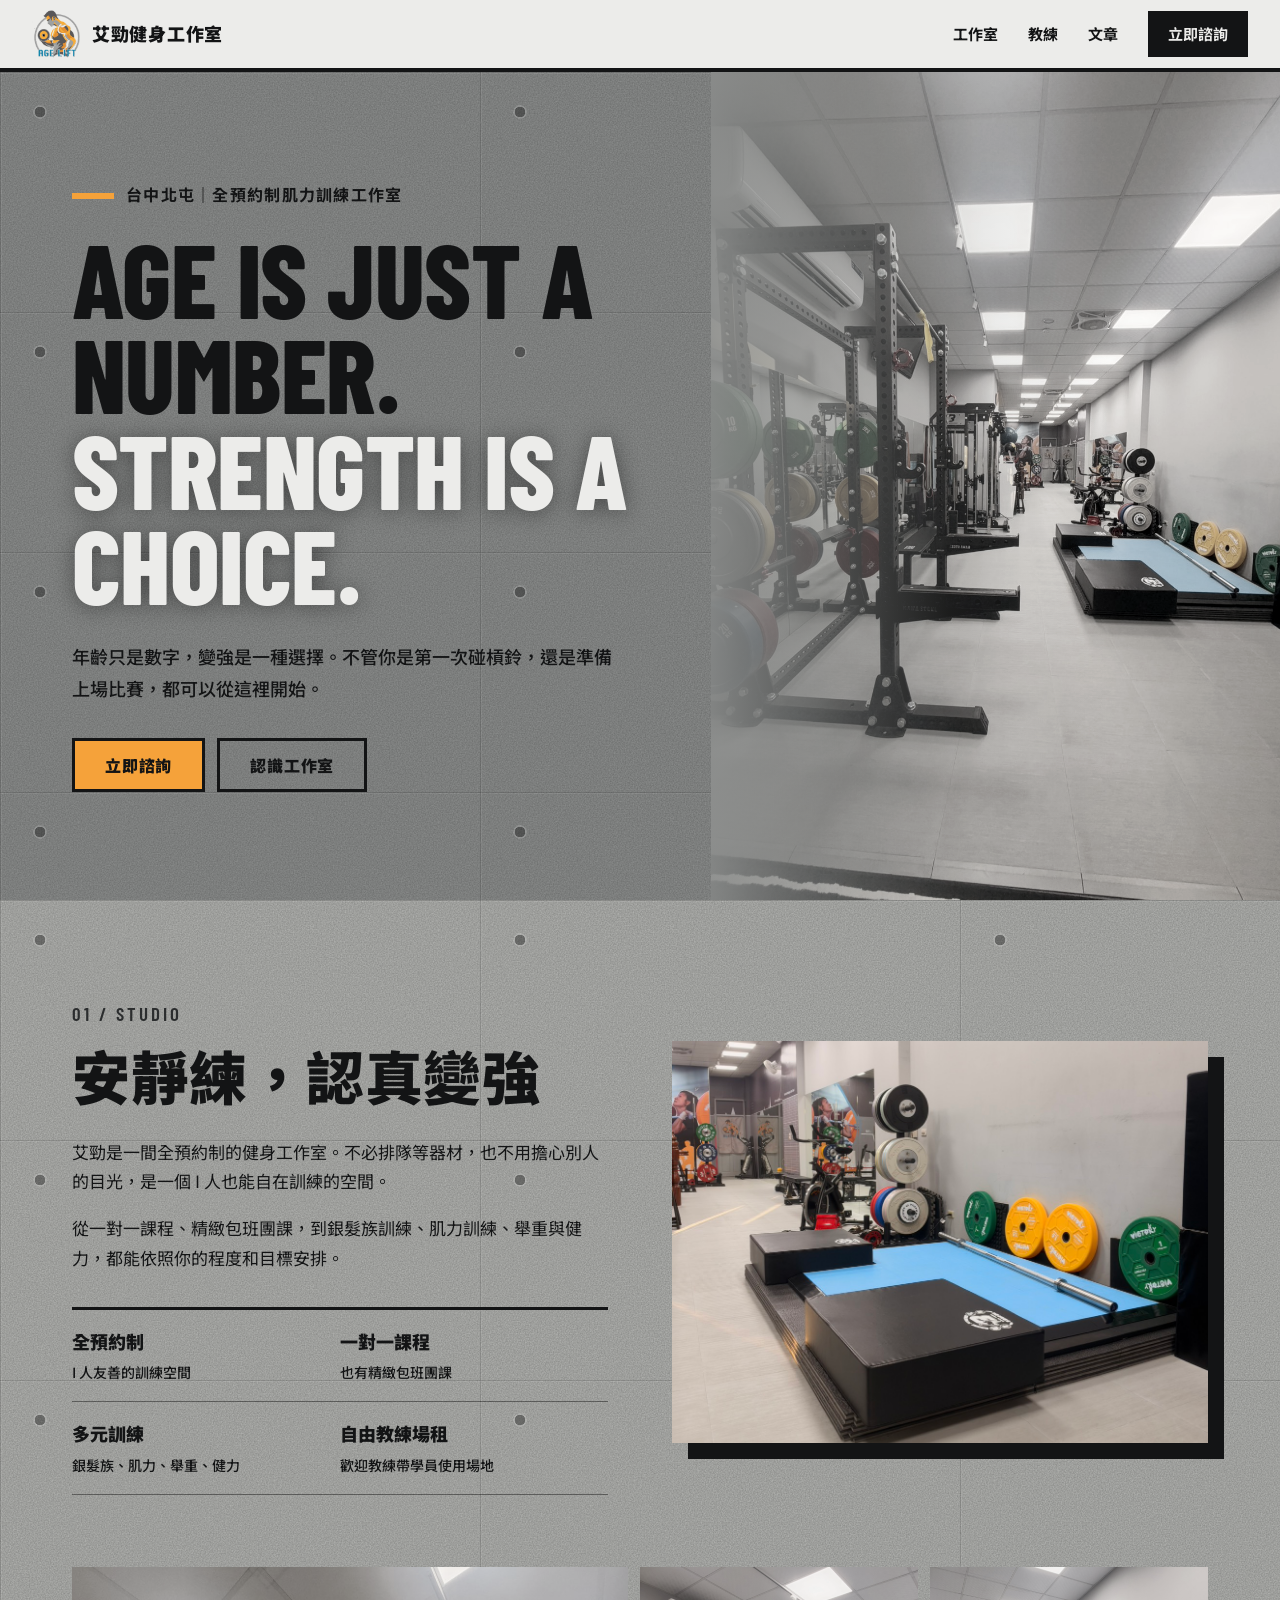
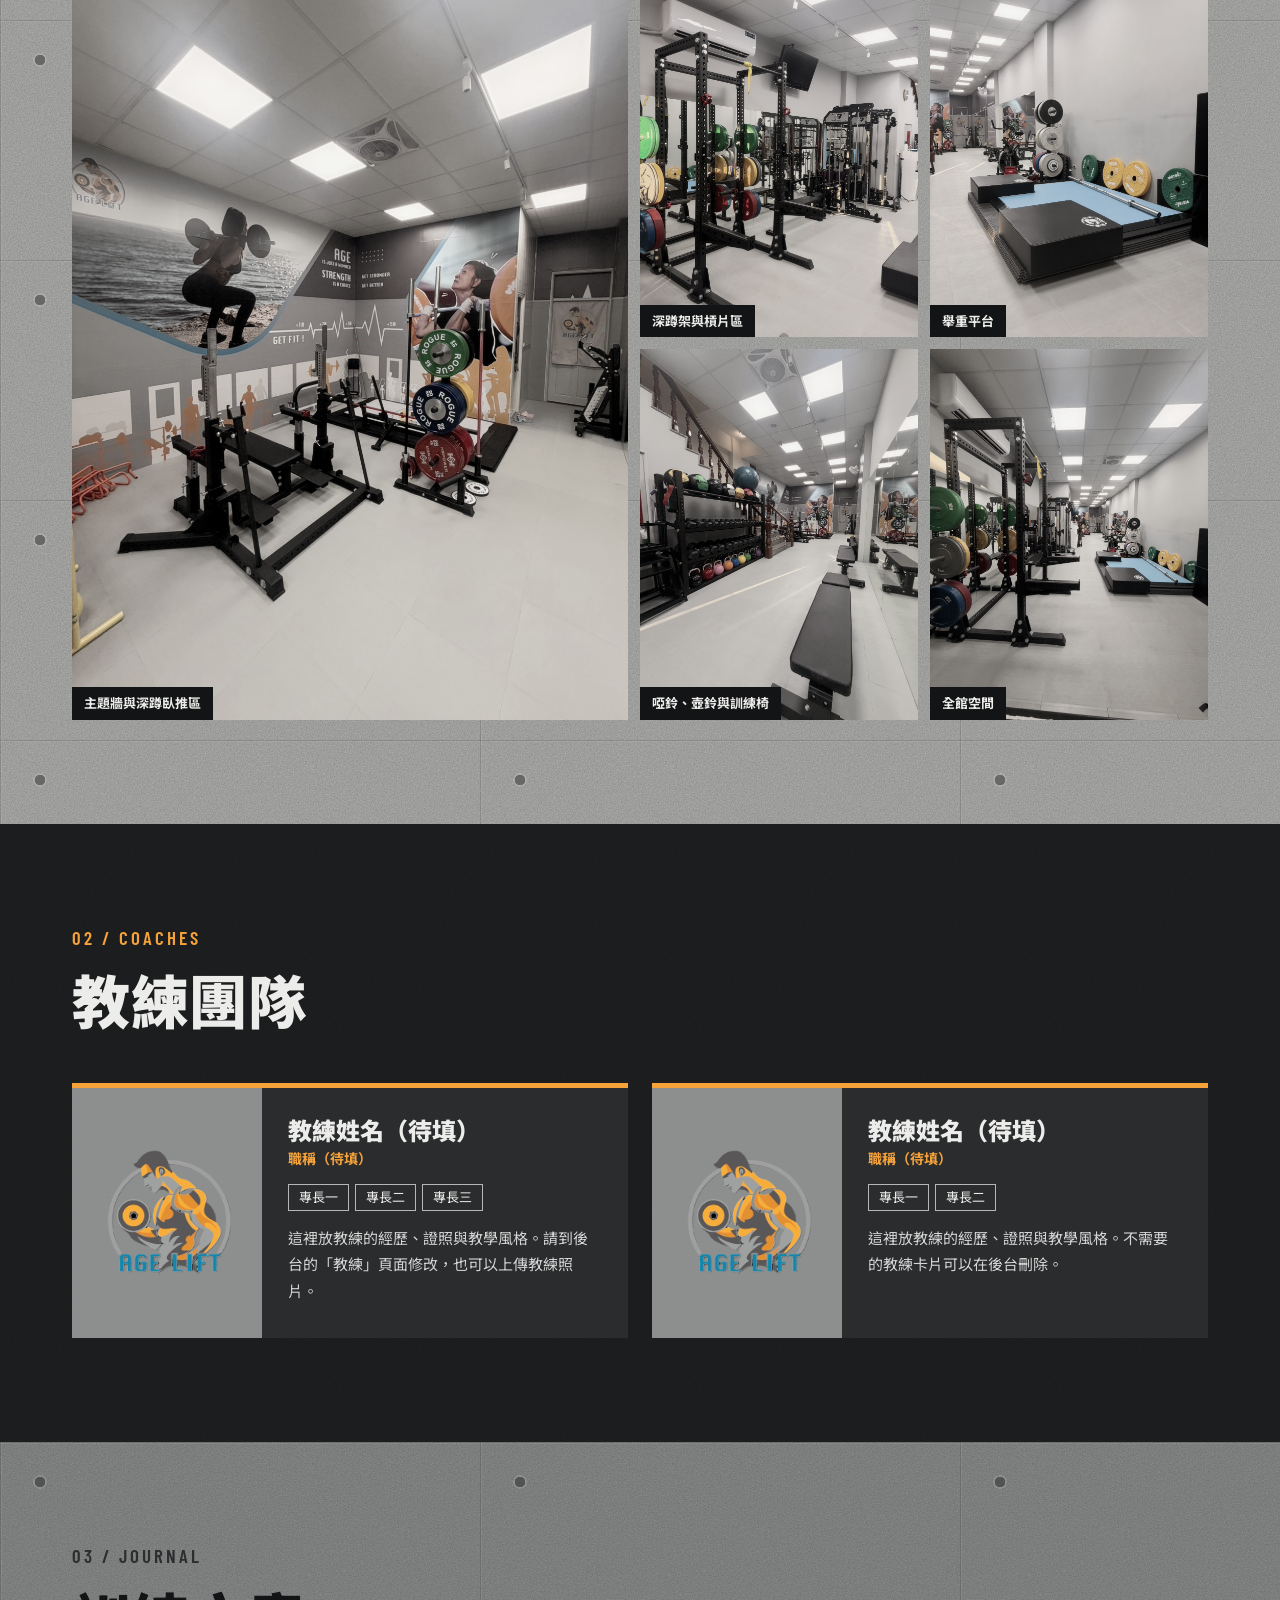
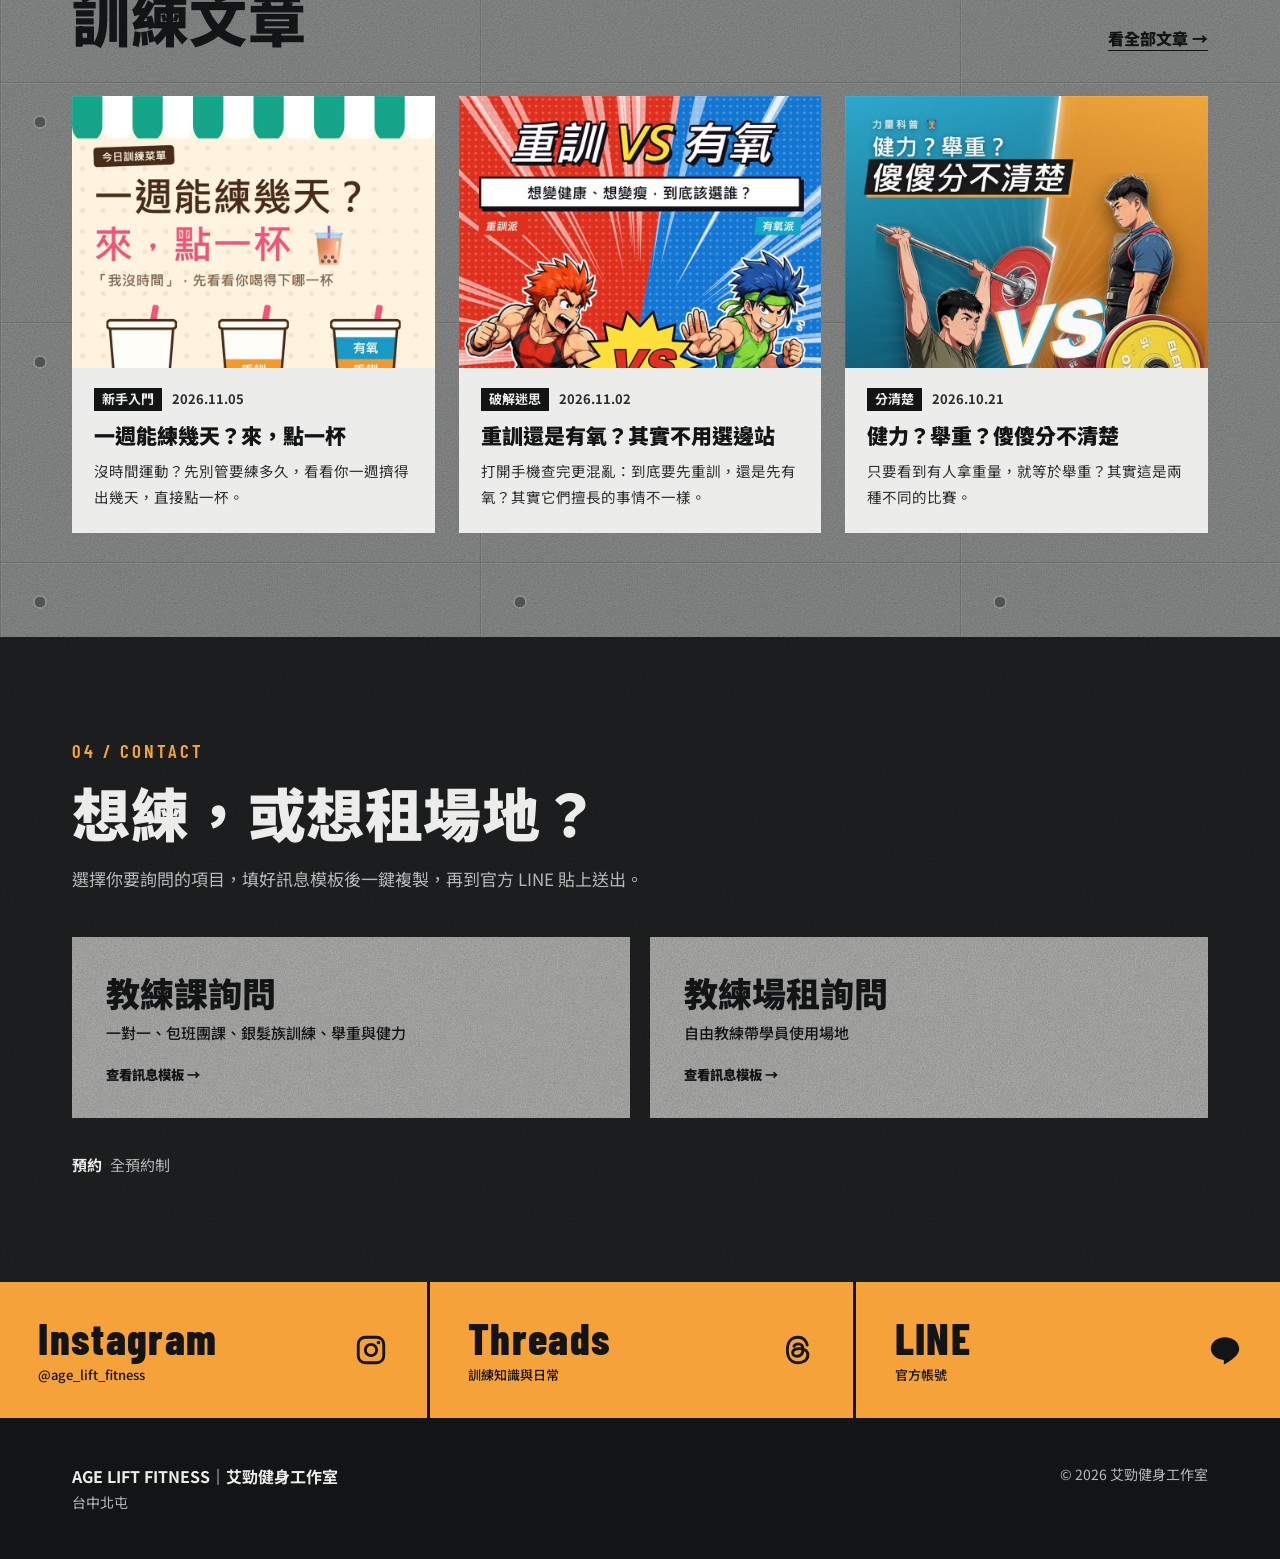
==== index.html @ 024d91c8 "Add files via upload" ====
<!doctype html>
<html lang="zh-Hant">
<head>
<meta charset="utf-8">
<meta name="viewport" content="width=device-width, initial-scale=1">
<title>Age Lift Fitness 艾勁健身工作室｜台中北屯肌力訓練</title>
<meta name="description" content="Age Lift Fitness 艾勁健身工作室，位於台中北屯的全預約制肌力訓練空間。一對一課程、精緻包班團課、銀髮族訓練、舉重與健力，並提供自由教練場租。">
<meta property="og:title" content="Age Lift Fitness 艾勁健身工作室">
<meta property="og:description" content="台中北屯全預約制肌力訓練工作室。AGE IS JUST A NUMBER. STRENGTH IS A CHOICE.">
<meta property="og:type" content="website">
<link rel="icon" href="assets/logo.png">
<link rel="preconnect" href="https://fonts.googleapis.com">
<link rel="preconnect" href="https://fonts.gstatic.com" crossorigin>
<link href="https://fonts.googleapis.com/css2?family=Barlow+Condensed:wght@600;800&family=Noto+Sans+TC:wght@400;500;700;900&display=swap" rel="stylesheet">
<link rel="stylesheet" href="css/style.css">
</head>
<body>
<div id="preview-banner" class="preview-banner" hidden>正在預覽尚未發布的草稿</div>
<header class="site-header">
  <a class="brand" href="index.html"><img src="assets/logo.png" alt="" width="48" height="48"><span>艾勁健身工作室</span></a>
  <nav class="site-nav" aria-label="主要選單">
    <a href="#about">工作室</a><a href="#coaches">教練</a><a href="#articles">文章</a><a href="#consult" class="nav-cta">立即諮詢</a>
  </nav>
</header>

<main>
  <section class="hero concrete">
    <div class="hero-copy">
      <p class="eyebrow" id="hero-eyebrow"></p>
      <h1 id="hero-title"></h1>
      <p class="hero-sub" id="hero-sub"></p>
      <div class="actions">
        <a class="btn btn-primary" href="#consult">立即諮詢</a>
        <a class="btn btn-ghost" href="#about">認識工作室</a>
      </div>
    </div>
    <div class="hero-photo"><img id="hero-image" alt="艾勁健身工作室館內環境" fetchpriority="high"></div>
  </section>

  <section id="about" class="section concrete concrete-light">
    <div class="wrap">
      <p class="index">01 / STUDIO</p>
      <div class="about-grid">
        <div>
          <h2 id="about-heading"></h2>
          <div id="about-body" class="prose"></div>
          <ul id="about-points" class="points"></ul>
        </div>
        <div id="about-media" class="about-media"></div>
      </div>
      <div id="gallery" class="gallery"></div>
    </div>
  </section>

  <section id="coaches" class="section dark">
    <div class="wrap">
      <p class="index">02 / COACHES</p>
      <h2>教練團隊</h2>
      <div id="coach-list" class="coach-list"></div>
    </div>
  </section>

  <section id="articles" class="section concrete">
    <div class="wrap">
      <p class="index">03 / JOURNAL</p>
      <div class="section-head">
        <h2>訓練文章</h2>
        <a class="text-link" href="article.html">看全部文章 →</a>
      </div>
      <div id="article-list" class="article-list"></div>
    </div>
  </section>

  <section id="consult" class="section dark consult">
    <div class="wrap">
      <p class="index">04 / CONTACT</p>
      <h2 id="consult-heading"></h2>
      <p id="consult-intro" class="consult-intro"></p>
      <div id="consult-types" class="consult-types"></div>
      <ul id="contact-info" class="contact-info"></ul>
    </div>
  </section>
</main>

<footer id="footer"></footer>
<nav class="mobile-bar" aria-label="快速選單">
  <a href="index.html#about">工作室</a><a href="index.html#coaches">教練</a><a href="index.html#articles">文章</a><a href="index.html#consult" class="mobile-cta">諮詢</a>
</nav>
<dialog id="consult-dialog" class="consult-dialog"></dialog>
<div id="toast" class="toast" role="status" aria-live="polite"></div>
<script src="js/site.js"></script>
</body>
</html>
---- css/style.css ----
:root {
  --concrete: #8d8f8e;
  --concrete-light: #b3b4b1;
  --concrete-dark: #5c5e5e;
  --ink: #131415;
  --ink-soft: #2b2d2e;
  --charcoal: #1f2122;
  --charcoal-2: #2a2c2d;
  --paper: #ececea;
  --paper-muted: #b6b8b7;
  --orange: #f5a23a;
  --blue: #1584ad;
  --line-green: #06c755;
  --display: "Barlow Condensed", "Noto Sans TC", "Microsoft JhengHei", sans-serif;
  --sans: "Noto Sans TC", "Microsoft JhengHei", "PingFang TC", sans-serif;
  --noise: url("data:image/svg+xml,%3Csvg xmlns='http://www.w3.org/2000/svg' width='360' height='360'%3E%3Cfilter id='n'%3E%3CfeTurbulence type='fractalNoise' baseFrequency='.75' numOctaves='4' stitchTiles='stitch'/%3E%3CfeColorMatrix values='0 0 0 0 0 0 0 0 0 0 0 0 0 0 0 0 0 0 .24 0'/%3E%3C/filter%3E%3Crect width='360' height='360' filter='url(%23n)'/%3E%3C/svg%3E");
}
* { box-sizing: border-box; }
html { scroll-behavior: smooth; scroll-padding-top: 80px; }
body { margin: 0; font-family: var(--sans); color: var(--ink); background: var(--charcoal); line-height: 1.75; -webkit-font-smoothing: antialiased; }
img { display: block; max-width: 100%; }
a { color: inherit; }
h1, h2, h3, p { margin: 0; }
:focus-visible { outline: 3px solid var(--orange); outline-offset: 2px; }

/* 清水模：底紋、模板接縫與螺栓孔 */
.concrete {
  background-color: var(--concrete);
  background-image:
    radial-gradient(circle at 40px 40px, rgba(0,0,0,.34) 0 5px, rgba(255,255,255,.14) 5.5px 6.5px, transparent 7px),
    linear-gradient(90deg, rgba(0,0,0,.13) 1px, rgba(255,255,255,.07) 1px 2px, transparent 2px),
    linear-gradient(rgba(0,0,0,.13) 1px, rgba(255,255,255,.07) 1px 2px, transparent 2px),
    var(--noise);
  background-size: 480px 240px, 480px 240px, 480px 240px, 360px 360px;
}
.concrete-light { background-color: var(--concrete-light); }
.dark { background-color: var(--charcoal); color: var(--paper); background-image: var(--noise); background-size: 360px; }

.wrap { width: min(1200px, 100%); margin: 0 auto; padding: 0 32px; }
.section { padding: 104px 0; }
.index { font: 600 19px/1 var(--display); letter-spacing: .16em; margin-bottom: 18px; color: var(--ink-soft); }
.dark .index { color: var(--orange); }
h2 { font-size: clamp(34px, 4.6vw, 58px); font-weight: 900; line-height: 1.2; letter-spacing: .01em; }

/* 導覽 */
.site-header { position: sticky; top: 0; z-index: 20; display: flex; align-items: center; justify-content: space-between; gap: 20px; height: 72px; padding: 0 32px; background: var(--paper); border-bottom: 4px solid var(--ink); }
.brand { display: flex; align-items: center; gap: 12px; font-weight: 900; font-size: 18px; text-decoration: none; letter-spacing: .04em; }
.brand img { width: 48px; height: 48px; object-fit: contain; }
.site-nav { display: flex; align-items: center; gap: 30px; font-weight: 700; font-size: 15px; }
.site-nav a { text-decoration: none; padding: 8px 0; }
.site-nav a:not(.nav-cta):hover { text-decoration: underline; text-underline-offset: 6px; text-decoration-thickness: 2px; }
.nav-cta { background: var(--ink); color: var(--paper); padding: 10px 20px !important; }
.nav-cta:hover { background: var(--orange); color: var(--ink); }

/* 主視覺 */
.hero { position: relative; display: grid; grid-template-columns: minmax(0, 1.25fr) minmax(0, 1fr); min-height: calc(100vh - 72px); overflow: hidden; }
.hero-copy { position: relative; z-index: 2; display: flex; flex-direction: column; justify-content: center; padding: 64px 0 64px max(32px, calc((100vw - 1200px) / 2 + 32px)); }
.eyebrow { font-weight: 700; font-size: 16px; letter-spacing: .08em; margin-bottom: 22px; }
.eyebrow::before { content: ""; display: inline-block; width: 42px; height: 6px; margin-right: 12px; vertical-align: middle; background: var(--orange); }
h1 { font: 800 clamp(58px, 8.1vw, 132px)/.92 var(--display); letter-spacing: -.005em; text-transform: uppercase; white-space: pre-line; margin-right: -14vw; color: var(--ink); }
h1 .accent { display: block; color: var(--paper); text-shadow: 0 2px 22px rgba(0,0,0,.42); }
.hero-sub { max-width: 30em; margin-top: 30px; font-size: 18px; font-weight: 500; }
.actions { display: flex; flex-wrap: wrap; gap: 12px; margin-top: 34px; }
.hero-photo { position: relative; min-height: 520px; }
.hero-photo img { position: absolute; inset: 0; width: 100%; height: 100%; object-fit: cover; object-position: 50% 62%; filter: grayscale(.72) contrast(1.05); }
.hero-photo::after { content: ""; position: absolute; inset: 0; background: linear-gradient(90deg, rgba(141,143,142,.92), rgba(141,143,142,.2) 42%, transparent 70%); }

.btn { display: inline-flex; align-items: center; justify-content: center; min-height: 54px; padding: 12px 30px; border: 3px solid var(--ink); background: none; color: var(--ink); font: 900 16px/1.3 var(--sans); letter-spacing: .05em; text-decoration: none; cursor: pointer; transition: transform .15s, box-shadow .15s, background .15s; }
.btn:hover { transform: translate(-2px, -2px); box-shadow: 4px 4px 0 var(--ink); }
.btn-primary { background: var(--orange); }
.btn-ghost:hover { background: var(--paper); }
.dark .btn { border-color: var(--paper); color: var(--paper); }
.dark .btn:hover { box-shadow: 4px 4px 0 var(--paper); }

/* 工作室 */
.about-grid { display: grid; grid-template-columns: 1fr 1fr; gap: 64px; align-items: start; margin-bottom: 72px; }
.prose { margin-top: 26px; font-size: 17px; }
.prose p + p { margin-top: 1em; }
.points { list-style: none; margin: 34px 0 0; padding: 0; display: grid; grid-template-columns: 1fr 1fr; border-top: 3px solid var(--ink); }
.points li { padding: 16px 16px 16px 0; border-bottom: 1px solid rgba(0,0,0,.42); }
.points strong { display: block; font-size: 18px; font-weight: 900; }
.points span { font-size: 14px; font-weight: 500; }
.about-media img { width: 100%; aspect-ratio: 4 / 3; object-fit: cover; object-position: 50% 68%; box-shadow: 16px 16px 0 var(--ink); }
.video { position: relative; aspect-ratio: 16 / 9; background: var(--ink); box-shadow: 16px 16px 0 var(--ink); }
.video iframe, .video video { position: absolute; inset: 0; width: 100%; height: 100%; border: 0; }
.gallery { display: grid; grid-template-columns: 2fr 1fr 1fr; gap: 12px; }
.gallery figure { position: relative; margin: 0; overflow: hidden; background: var(--ink); aspect-ratio: 3 / 4; }
.gallery figure:first-child { grid-row: span 2; aspect-ratio: auto; }
.gallery img { width: 100%; height: 100%; object-fit: cover; filter: grayscale(.6); transition: filter .3s, transform .5s; }
.gallery figure:hover img { filter: none; transform: scale(1.03); }
.gallery figcaption { position: absolute; left: 0; bottom: 0; padding: 5px 12px; background: var(--ink); color: var(--paper); font-size: 13px; font-weight: 700; }

/* 教練 */
.coach-list { display: grid; grid-template-columns: repeat(auto-fit, minmax(min(100%, 460px), 1fr)); gap: 24px; margin-top: 48px; }
.coach { display: grid; grid-template-columns: 190px 1fr; background: var(--charcoal-2); border-top: 5px solid var(--orange); }
.coach-photo { background: var(--concrete); min-height: 250px; }
.coach-photo img { width: 100%; height: 100%; object-fit: cover; }
.coach-photo img.is-logo { object-fit: contain; padding: 30px; }
.coach-body { padding: 26px; }
.coach h3 { font-size: 24px; font-weight: 900; line-height: 1.35; }
.coach-title { color: var(--orange); font-weight: 700; font-size: 14px; }
.tags { display: flex; flex-wrap: wrap; gap: 6px; margin: 14px 0; padding: 0; list-style: none; }
.tags li { padding: 1px 10px; border: 1px solid var(--paper-muted); font-size: 13px; }
.coach-bio { color: #d4d5d4; font-size: 15px; }
.coach .text-link { display: inline-block; margin-top: 12px; }

/* 文章 */
.section-head { display: flex; align-items: flex-end; justify-content: space-between; gap: 18px; flex-wrap: wrap; }
.text-link { font-weight: 900; text-underline-offset: 5px; }
.article-list { display: grid; grid-template-columns: repeat(3, minmax(0, 1fr)); gap: 24px; margin-top: 44px; }
.article-card { display: flex; flex-direction: column; background: var(--paper); text-decoration: none; transition: transform .15s, box-shadow .15s; }
.article-card:hover { transform: translate(-3px, -3px); box-shadow: 7px 7px 0 var(--ink); }
.article-card img { width: 100%; aspect-ratio: 4 / 3; object-fit: cover; object-position: top; background: var(--concrete-dark); }
.article-card-body { padding: 20px 22px 24px; }
.meta { display: flex; gap: 10px; align-items: center; font-size: 13px; font-weight: 700; color: var(--ink-soft); }
.meta b { padding: 0 8px; background: var(--ink); color: var(--paper); font-weight: 700; }
.article-card h3 { margin-top: 10px; font-size: 21px; font-weight: 900; line-height: 1.4; }
.article-card p { margin-top: 8px; font-size: 14.5px; color: var(--ink-soft); }

.article-page { min-height: 70vh; }
.article-narrow { width: min(760px, 100%); margin: 0 auto; padding: 0 28px; }
.article-sheet { background: var(--paper); padding: clamp(26px, 5vw, 60px); margin-top: 24px; }
.article-sheet h1 { font: 900 clamp(30px, 4.6vw, 44px)/1.3 var(--sans); margin: 12px 0 28px; text-transform: none; white-space: normal; }
.article-body { font-size: 17px; }
.article-body > * + * { margin-top: 1em; }
.article-body h2 { font-size: 25px; margin-top: 1.8em; padding-left: 12px; border-left: 6px solid var(--orange); }
.article-body img { margin-inline: auto; width: min(560px, 100%); }
.article-body ul { padding-left: 1.3em; }
.article-cta { margin-top: 40px; padding: 26px; background: var(--charcoal); color: var(--paper); }
.article-cta p { margin-bottom: 14px; font-weight: 700; }
.back-link { font-weight: 900; }

/* 諮詢 */
.consult-intro { margin-top: 16px; font-size: 17px; color: var(--paper-muted); }
.consult-types { display: grid; grid-template-columns: 1fr 1fr; gap: 20px; margin-top: 44px; }
.consult-card { display: block; width: 100%; padding: 34px; text-align: left; font-family: var(--sans); color: var(--ink); background-color: var(--concrete-light); background-image: var(--noise); border: 0; cursor: pointer; transition: transform .15s, box-shadow .15s, background-color .15s; }
.consult-card:hover { background-color: var(--orange); transform: translate(-3px, -3px); box-shadow: 7px 7px 0 var(--paper); }
.consult-card strong { display: block; font-size: clamp(26px, 3vw, 34px); font-weight: 900; line-height: 1.3; }
.consult-card span { display: block; margin-top: 6px; font-size: 15px; font-weight: 500; }
.consult-card em { display: block; margin-top: 22px; font-style: normal; font-weight: 900; }
.contact-info { display: flex; flex-wrap: wrap; gap: 8px 36px; margin: 34px 0 0; padding: 0; list-style: none; color: var(--paper-muted); font-size: 15px; }
.contact-info b { color: var(--paper); margin-right: 8px; }

/* 頁尾與社群 */
.social { background: var(--orange); color: var(--ink); }
.social-grid { display: grid; grid-template-columns: repeat(3, 1fr); }
.social-link { display: flex; align-items: center; justify-content: space-between; gap: 12px; padding: 34px clamp(20px, 3vw, 40px); text-decoration: none; font: 800 clamp(28px, 3.4vw, 44px)/1 var(--display); letter-spacing: .03em; border-left: 3px solid var(--ink); transition: background .15s, color .15s; }
.social-link:first-child { border-left: 0; }
.social-link:hover { background: var(--ink); color: var(--paper); }
.social-link small { display: block; margin-top: 8px; font: 500 13px/1.3 var(--sans); letter-spacing: 0; }
.social-link svg { flex: none; width: 34px; height: 34px; }
.foot { padding: 44px 32px; background: var(--ink); color: var(--paper-muted); font-size: 14px; }
.foot-inner { display: flex; flex-wrap: wrap; justify-content: space-between; gap: 12px; width: min(1136px, 100%); margin: 0 auto; }
.foot strong { display: block; color: var(--paper); font-size: 16px; }

/* 諮詢視窗 */
.consult-dialog { width: min(600px, calc(100vw - 24px)); max-height: calc(100dvh - 24px); padding: 0; border: 0; border-top: 6px solid var(--orange); background: var(--paper); color: var(--ink); }
.consult-dialog::backdrop { background: rgba(10, 11, 12, .76); }
.dialog-inner { padding: 28px; }
.dialog-head { display: flex; align-items: flex-start; justify-content: space-between; gap: 12px; }
.dialog-head h2 { font-size: 28px; }
.dialog-close { width: 44px; height: 44px; flex: none; border: 0; background: none; font-size: 28px; line-height: 1; cursor: pointer; color: var(--ink); }
.dialog-steps { display: grid; grid-template-columns: repeat(3, 1fr); gap: 8px; margin: 14px 0 18px; padding: 0; list-style: none; counter-reset: s; font-size: 13px; font-weight: 700; line-height: 1.4; }
.dialog-steps li { counter-increment: s; padding-top: 6px; border-top: 3px solid var(--ink); }
.dialog-steps li::before { content: counter(s) ". "; }
.consult-dialog label { display: block; margin-bottom: 6px; font-size: 14px; font-weight: 700; }
.consult-dialog textarea { width: 100%; min-height: 250px; padding: 14px; border: 2px solid var(--ink); background: #fff; color: var(--ink); font: 16px/1.7 var(--sans); resize: vertical; }
.dialog-actions { display: flex; flex-direction: column; gap: 10px; margin-top: 14px; }
.btn-line { background: var(--line-green); border-color: var(--ink); color: #04210f; }
.dialog-actions .btn-plain { min-height: 46px; font-size: 15px; border-width: 2px; }
.dialog-note { margin-top: 10px; font-size: 13px; color: var(--ink-soft); }

.toast { position: fixed; left: 50%; bottom: 84px; z-index: 50; transform: translate(-50%, 20px); padding: 12px 22px; background: var(--ink); color: var(--paper); border-left: 5px solid var(--orange); font-weight: 700; opacity: 0; pointer-events: none; transition: .2s; width: max-content; max-width: calc(100vw - 32px); }
.toast.show { opacity: 1; transform: translate(-50%, 0); }
.preview-banner { padding: 6px; text-align: center; background: var(--blue); color: #fff; font-weight: 700; font-size: 14px; }
.mobile-bar { display: none; }
.load-error { padding: 80px 24px; text-align: center; color: var(--paper); }

@media (max-width: 960px) {
  .about-grid { grid-template-columns: 1fr; gap: 44px; }
  .article-list { grid-template-columns: 1fr 1fr; }
}
@media (max-width: 760px) {
  .wrap { padding: 0 20px; }
  .section { padding: 68px 0; }
  .site-header { height: 62px; padding: 0 16px; }
  .brand img { width: 42px; height: 42px; }
  .site-nav { display: none; }
  html { scroll-padding-top: 70px; }
  body { padding-bottom: 60px; }
  .hero { display: flex; flex-direction: column-reverse; min-height: 0; }
  .hero-copy { padding: 36px 20px 48px; }
  h1 { margin-right: 0; font-size: clamp(50px, 14.8vw, 78px); }
  .hero-sub { font-size: 16.5px; }
  .hero-photo { min-height: 0; height: 58vw; max-height: 340px; }
  .hero-photo::after { background: linear-gradient(0deg, rgba(141,143,142,.85), transparent 45%); }
  .actions .btn { flex: 1 1 140px; padding-inline: 14px; }
  .gallery { grid-template-columns: 1fr 1fr; }
  .gallery figure:first-child { grid-column: span 2; grid-row: auto; aspect-ratio: 4 / 3; }
  .coach { grid-template-columns: 1fr; }
  .coach-photo { height: 300px; min-height: 0; }
  .coach-photo img { object-position: top; }
  .article-list { grid-template-columns: 1fr; }
  .consult-types { grid-template-columns: 1fr; }
  .consult-card { padding: 26px; }
  .social-grid { grid-template-columns: 1fr; }
  .social-link { border-left: 0; border-top: 3px solid var(--ink); padding: 22px 20px; }
  .social-link:first-child { border-top: 0; }
  .foot { padding: 32px 20px; }
  .dialog-inner { padding: 20px; }
  .consult-dialog textarea { min-height: 210px; }
  .mobile-bar { position: fixed; inset: auto 0 0; z-index: 30; display: grid; grid-template-columns: repeat(4, 1fr); height: 60px; padding-bottom: env(safe-area-inset-bottom); background: var(--ink); }
  .mobile-bar a { display: flex; align-items: center; justify-content: center; color: var(--paper); font-size: 15px; font-weight: 700; text-decoration: none; }
  .mobile-bar .mobile-cta { background: var(--orange); color: var(--ink); font-weight: 900; }
}
@media (prefers-reduced-motion: reduce) {
  html { scroll-behavior: auto; }
  * { transition: none !important; }
}
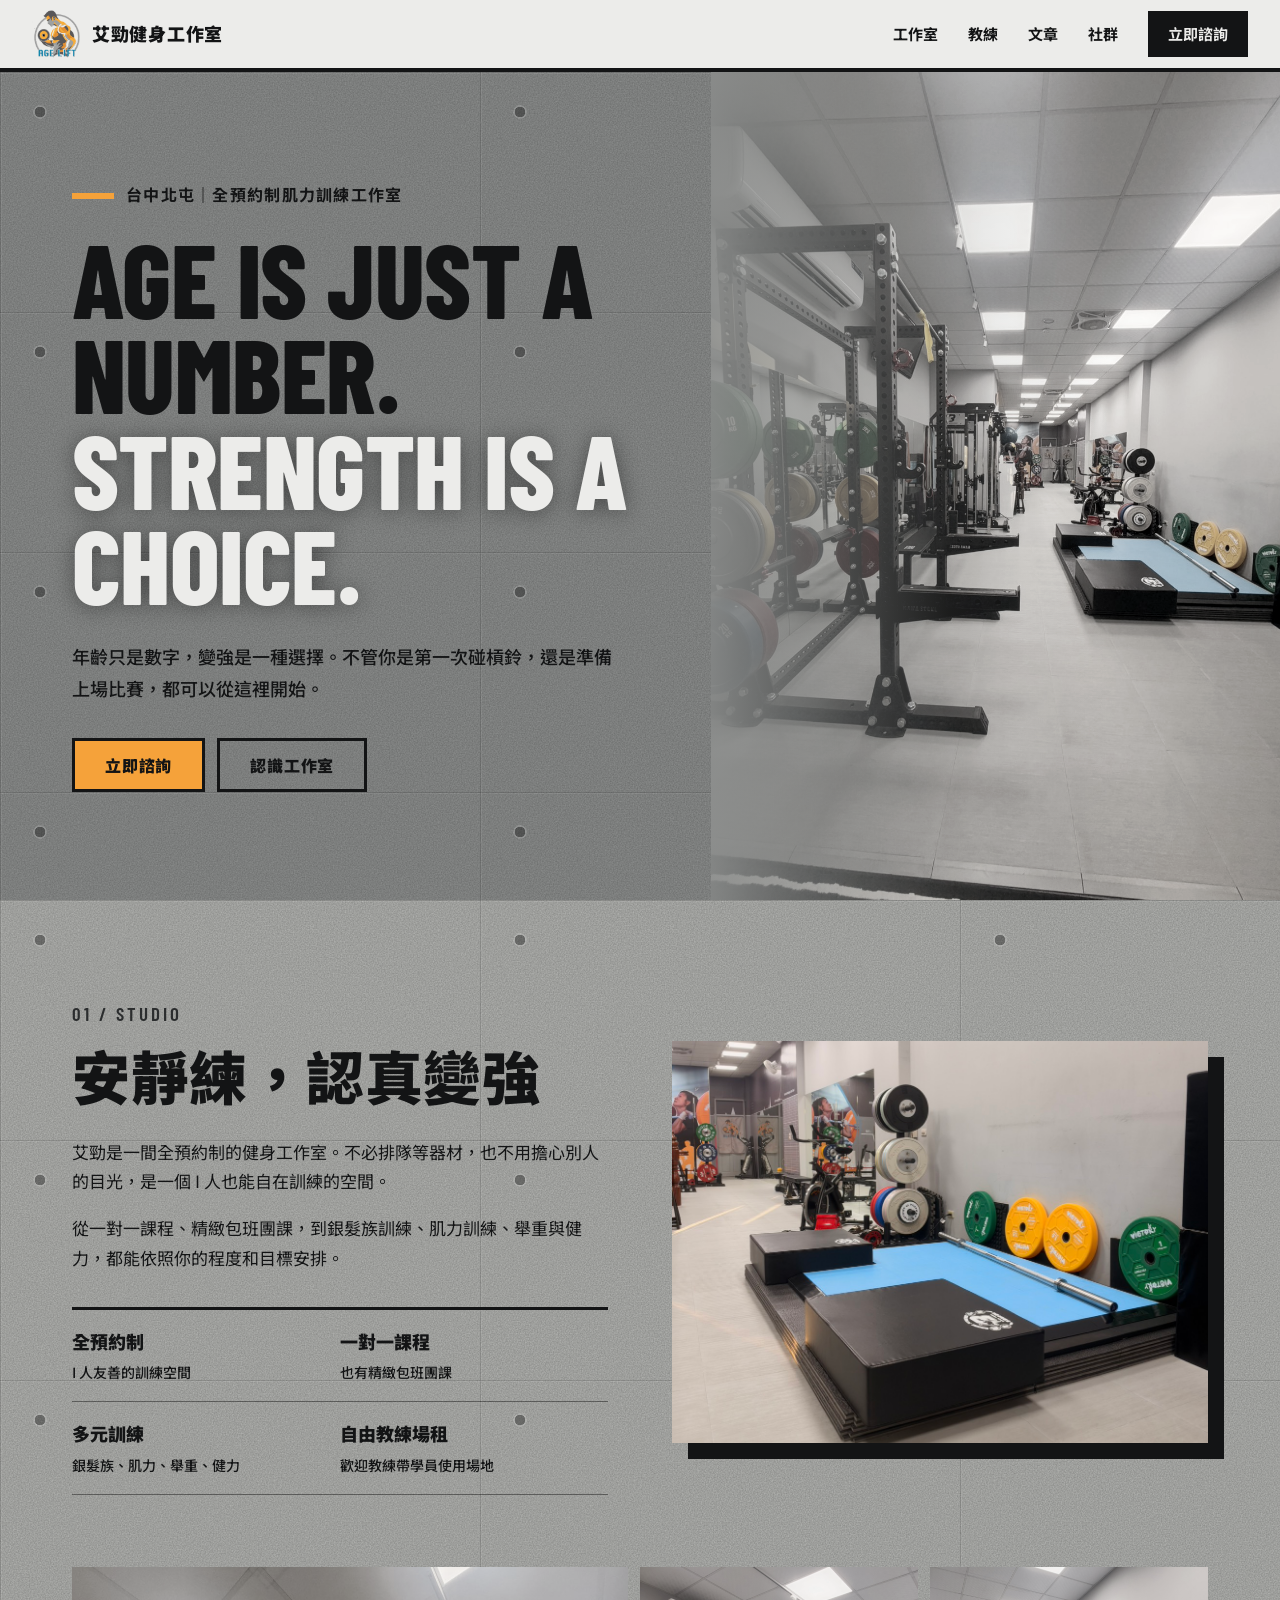
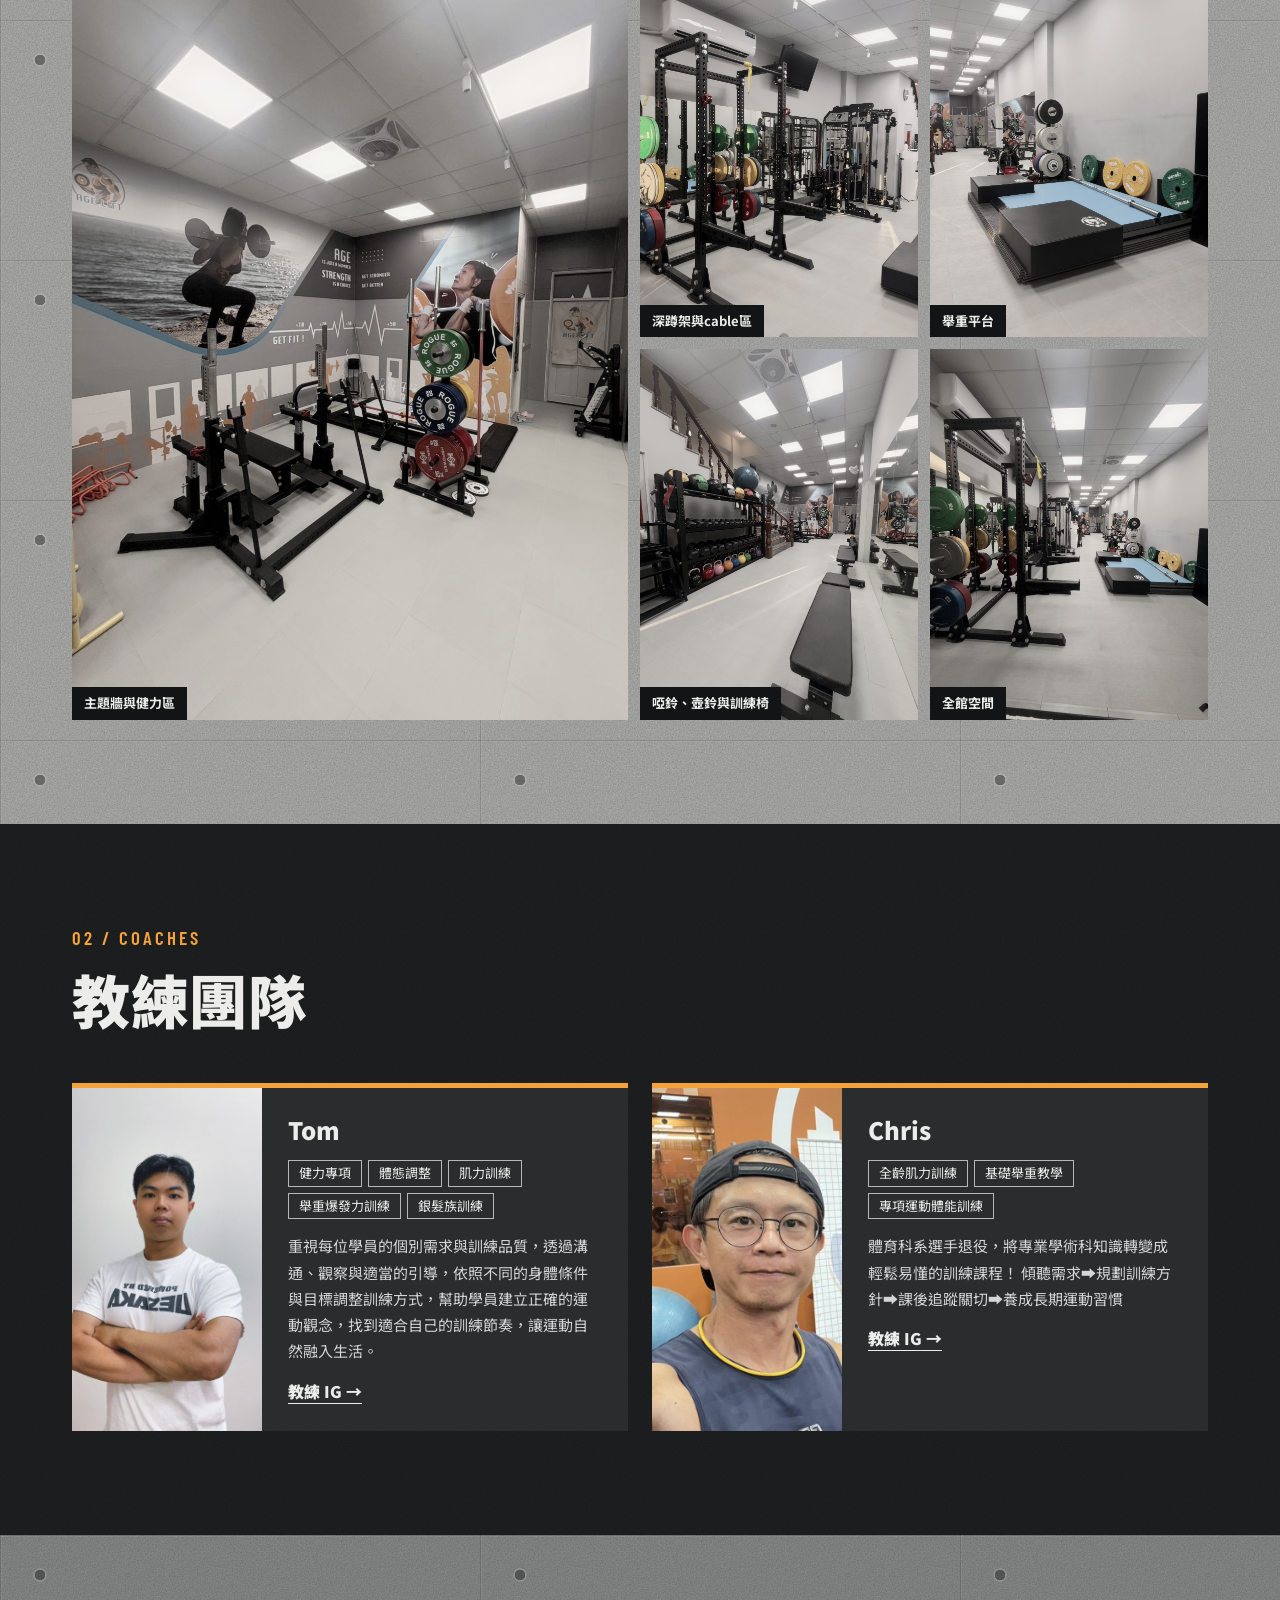
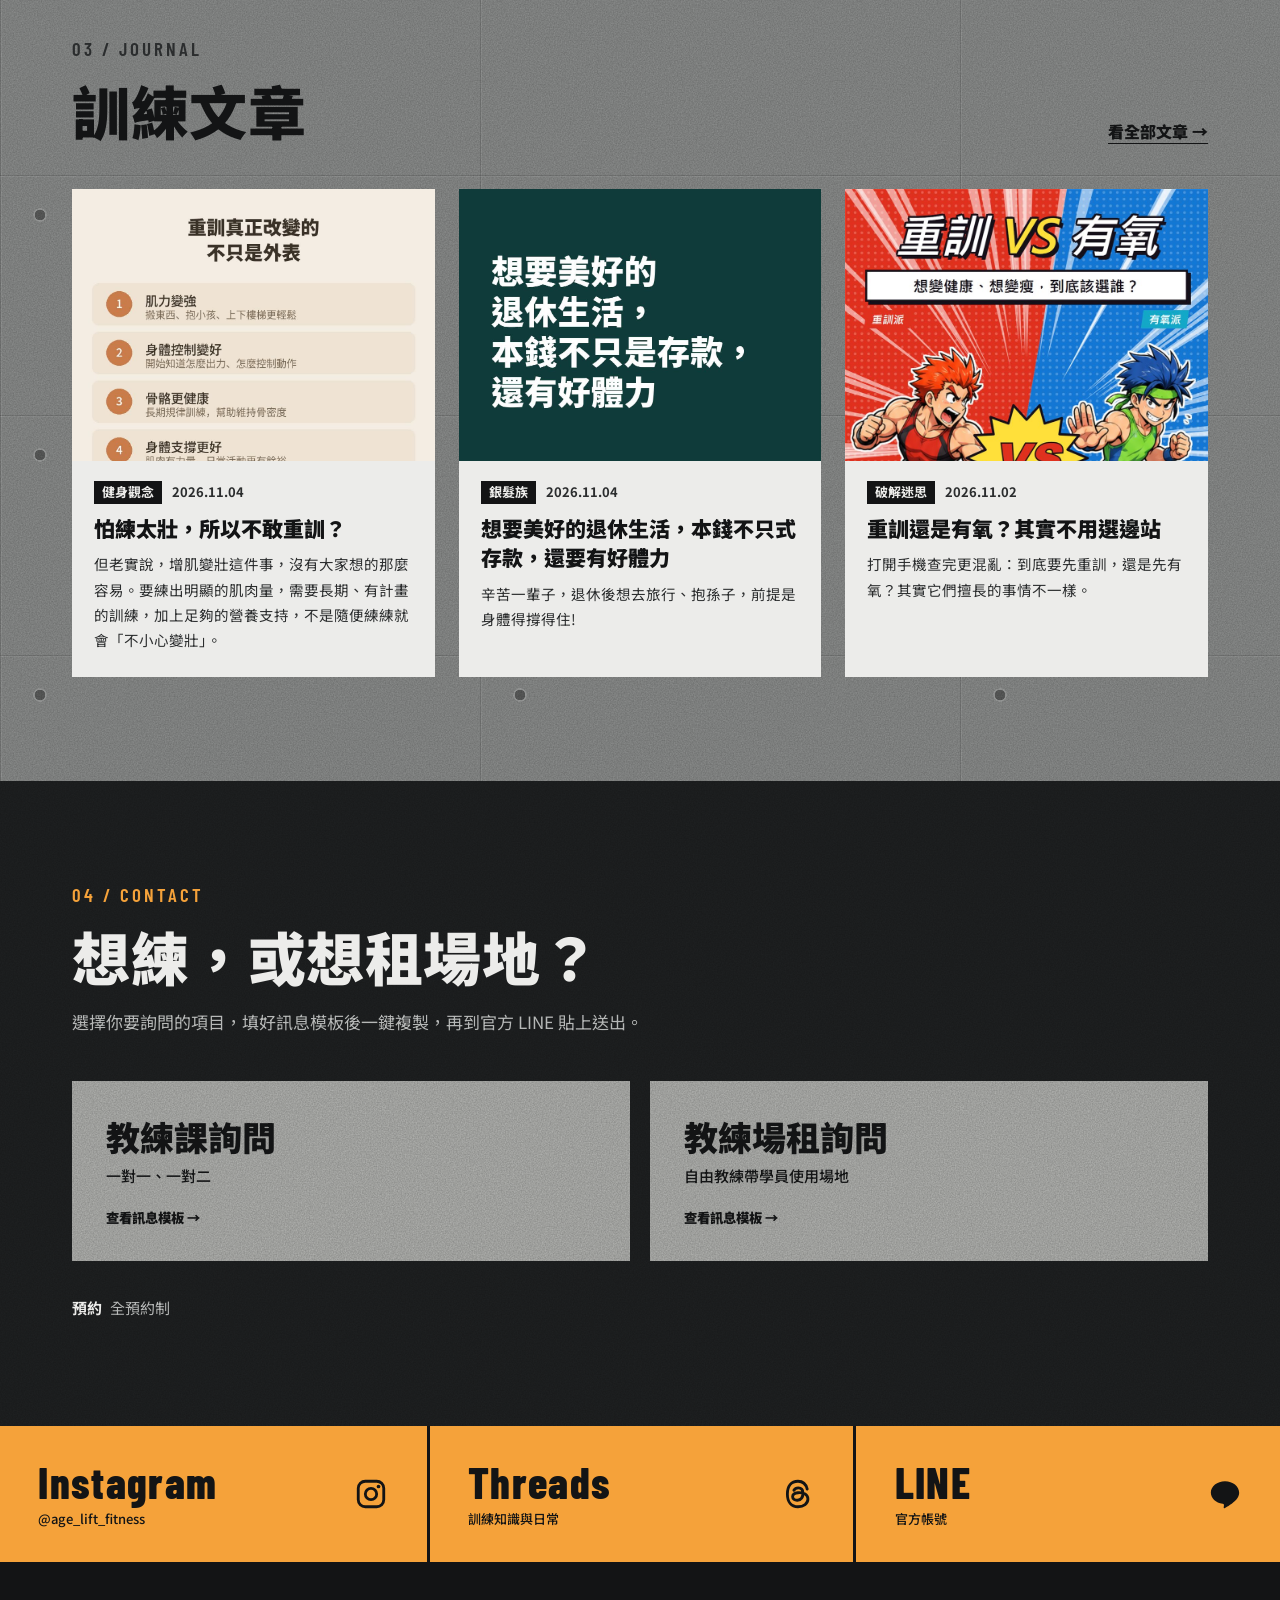
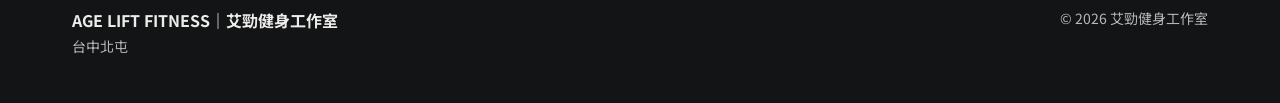
==== commit 9a1f4330: "Add files via upload" ====
--- a/index.html
+++ b/index.html
@@ -19,7 +19,7 @@
 <header class="site-header">
   <a class="brand" href="index.html"><img src="assets/logo.png" alt="" width="48" height="48"><span>艾勁健身工作室</span></a>
   <nav class="site-nav" aria-label="主要選單">
-    <a href="#about">工作室</a><a href="#coaches">教練</a><a href="#articles">文章</a><a href="#consult" class="nav-cta">立即諮詢</a>
+    <a href="#about">工作室</a><a href="#coaches">教練</a><a href="#articles">文章</a><a href="#social">社群</a><a href="#consult" class="nav-cta">立即諮詢</a>
   </nav>
 </header>
 
@@ -84,7 +84,7 @@
 
 <footer id="footer"></footer>
 <nav class="mobile-bar" aria-label="快速選單">
-  <a href="index.html#about">工作室</a><a href="index.html#coaches">教練</a><a href="index.html#articles">文章</a><a href="index.html#consult" class="mobile-cta">諮詢</a>
+  <a href="index.html#about">工作室</a><a href="index.html#coaches">教練</a><a href="index.html#articles">文章</a><a href="index.html#social">社群</a><a href="index.html#consult" class="mobile-cta">諮詢</a>
 </nav>
 <dialog id="consult-dialog" class="consult-dialog"></dialog>
 <div id="toast" class="toast" role="status" aria-live="polite"></div>
--- a/css/style.css
+++ b/css/style.css
@@ -209,7 +209,7 @@
   .foot { padding: 32px 20px; }
   .dialog-inner { padding: 20px; }
   .consult-dialog textarea { min-height: 210px; }
-  .mobile-bar { position: fixed; inset: auto 0 0; z-index: 30; display: grid; grid-template-columns: repeat(4, 1fr); height: 60px; padding-bottom: env(safe-area-inset-bottom); background: var(--ink); }
+  .mobile-bar { position: fixed; inset: auto 0 0; z-index: 30; display: grid; grid-template-columns: repeat(5, 1fr); height: 60px; padding-bottom: env(safe-area-inset-bottom); background: var(--ink); }
   .mobile-bar a { display: flex; align-items: center; justify-content: center; color: var(--paper); font-size: 15px; font-weight: 700; text-decoration: none; }
   .mobile-bar .mobile-cta { background: var(--orange); color: var(--ink); font-weight: 900; }
 }
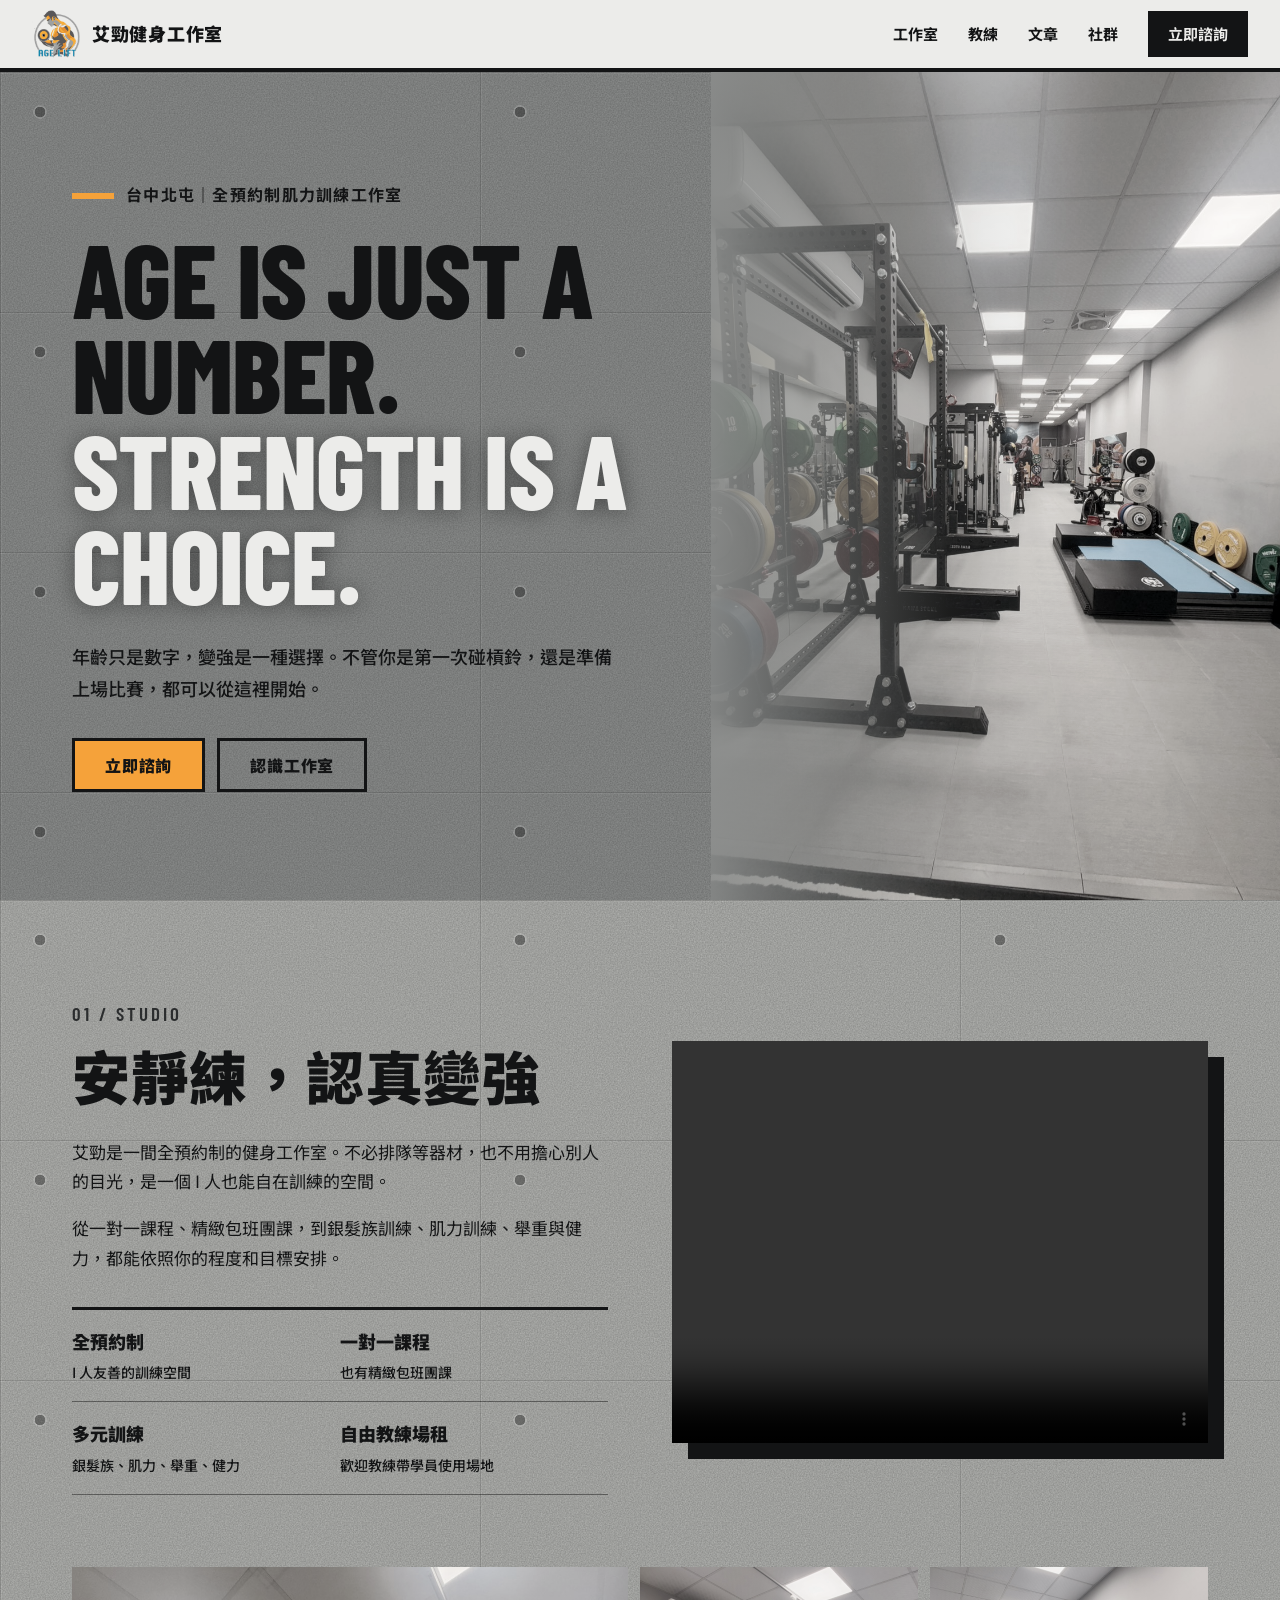
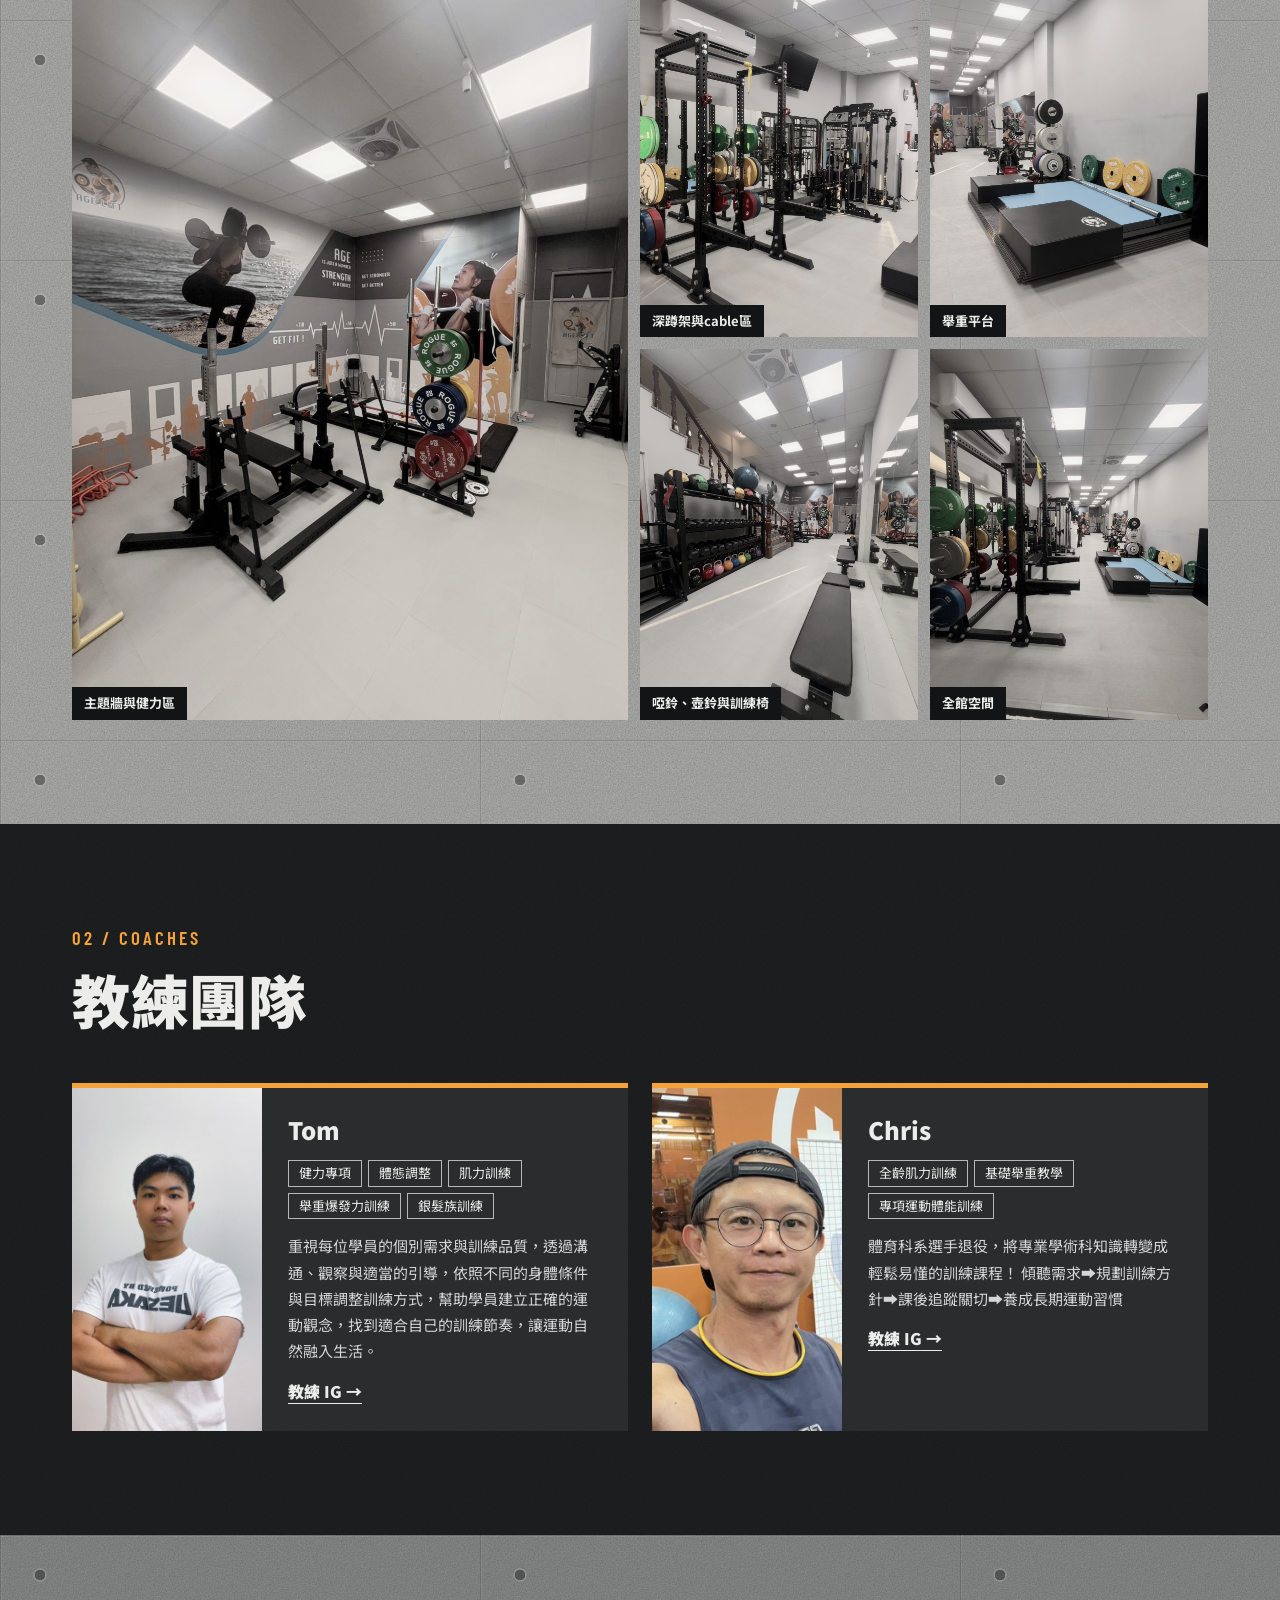
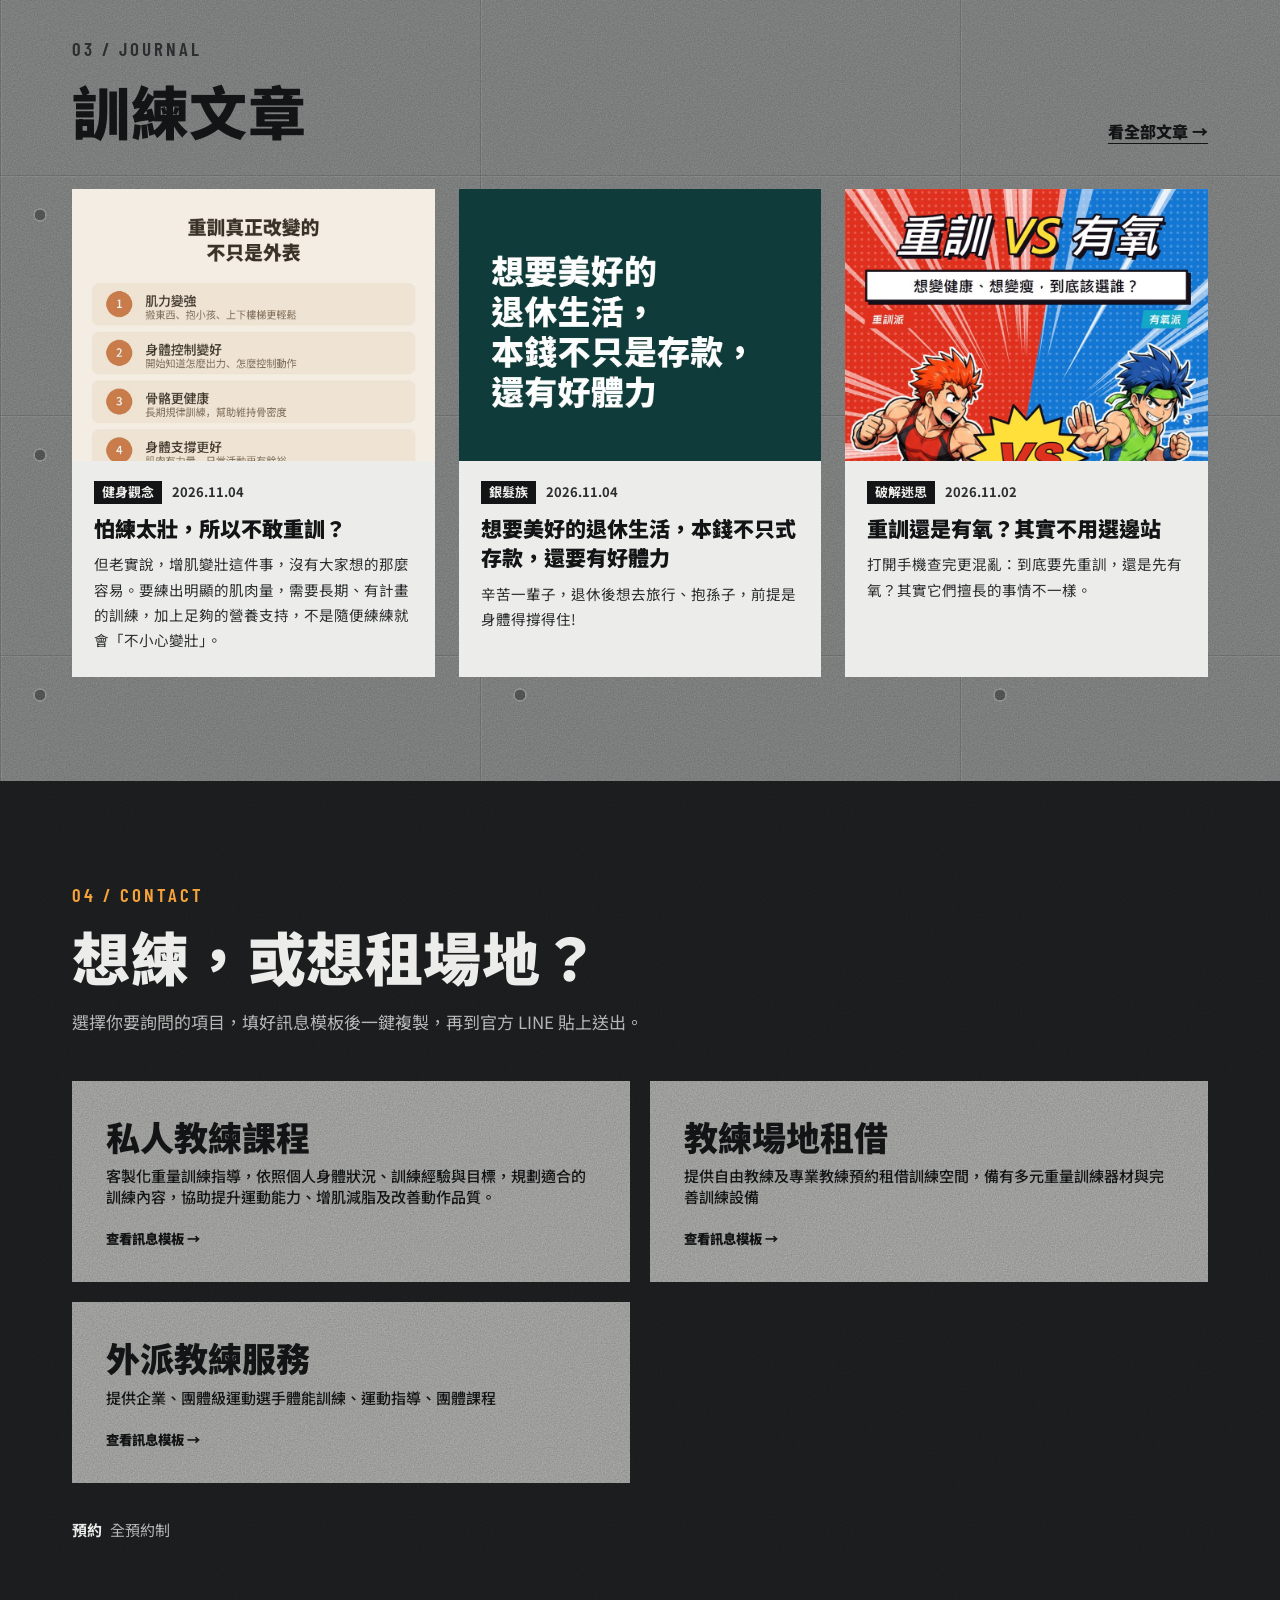
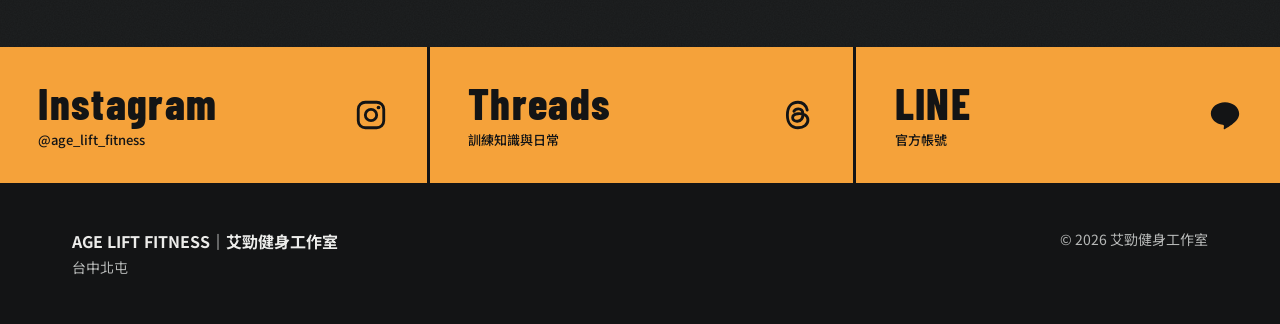
==== commit 919ab890: "Add files via upload" ====
--- a/index.html
+++ b/index.html
@@ -35,6 +35,16 @@
       </div>
     </div>
     <div class="hero-photo"><img id="hero-image" alt="艾勁健身工作室館內環境" fetchpriority="high"></div>
+  </section>
+
+  <section id="news" class="section dark news" hidden>
+    <div class="wrap news-wrap">
+      <div>
+        <p class="index">NEWS</p>
+        <h2>最新公告</h2>
+      </div>
+      <div id="news-list" class="news-list"></div>
+    </div>
   </section>
 
   <section id="about" class="section concrete concrete-light">
--- a/css/style.css
+++ b/css/style.css
@@ -82,6 +82,7 @@
 .points span { font-size: 14px; font-weight: 500; }
 .about-media img { width: 100%; aspect-ratio: 4 / 3; object-fit: cover; object-position: 50% 68%; box-shadow: 16px 16px 0 var(--ink); }
 .video { position: relative; aspect-ratio: 16 / 9; background: var(--ink); box-shadow: 16px 16px 0 var(--ink); }
+.video-file { aspect-ratio: 4 / 3; }
 .video iframe, .video video { position: absolute; inset: 0; width: 100%; height: 100%; border: 0; }
 .gallery { display: grid; grid-template-columns: 2fr 1fr 1fr; gap: 12px; }
 .gallery figure { position: relative; margin: 0; overflow: hidden; background: var(--ink); aspect-ratio: 3 / 4; }
@@ -198,8 +199,9 @@
   .gallery { grid-template-columns: 1fr 1fr; }
   .gallery figure:first-child { grid-column: span 2; grid-row: auto; aspect-ratio: 4 / 3; }
   .coach { grid-template-columns: 1fr; }
-  .coach-photo { height: 300px; min-height: 0; }
-  .coach-photo img { object-position: top; }
+  .coach-photo { min-height: 0; }
+  .coach-photo img { display: block; height: auto; }
+  .coach-photo img.is-logo { max-height: 300px; }
   .article-list { grid-template-columns: 1fr; }
   .consult-types { grid-template-columns: 1fr; }
   .consult-card { padding: 26px; }
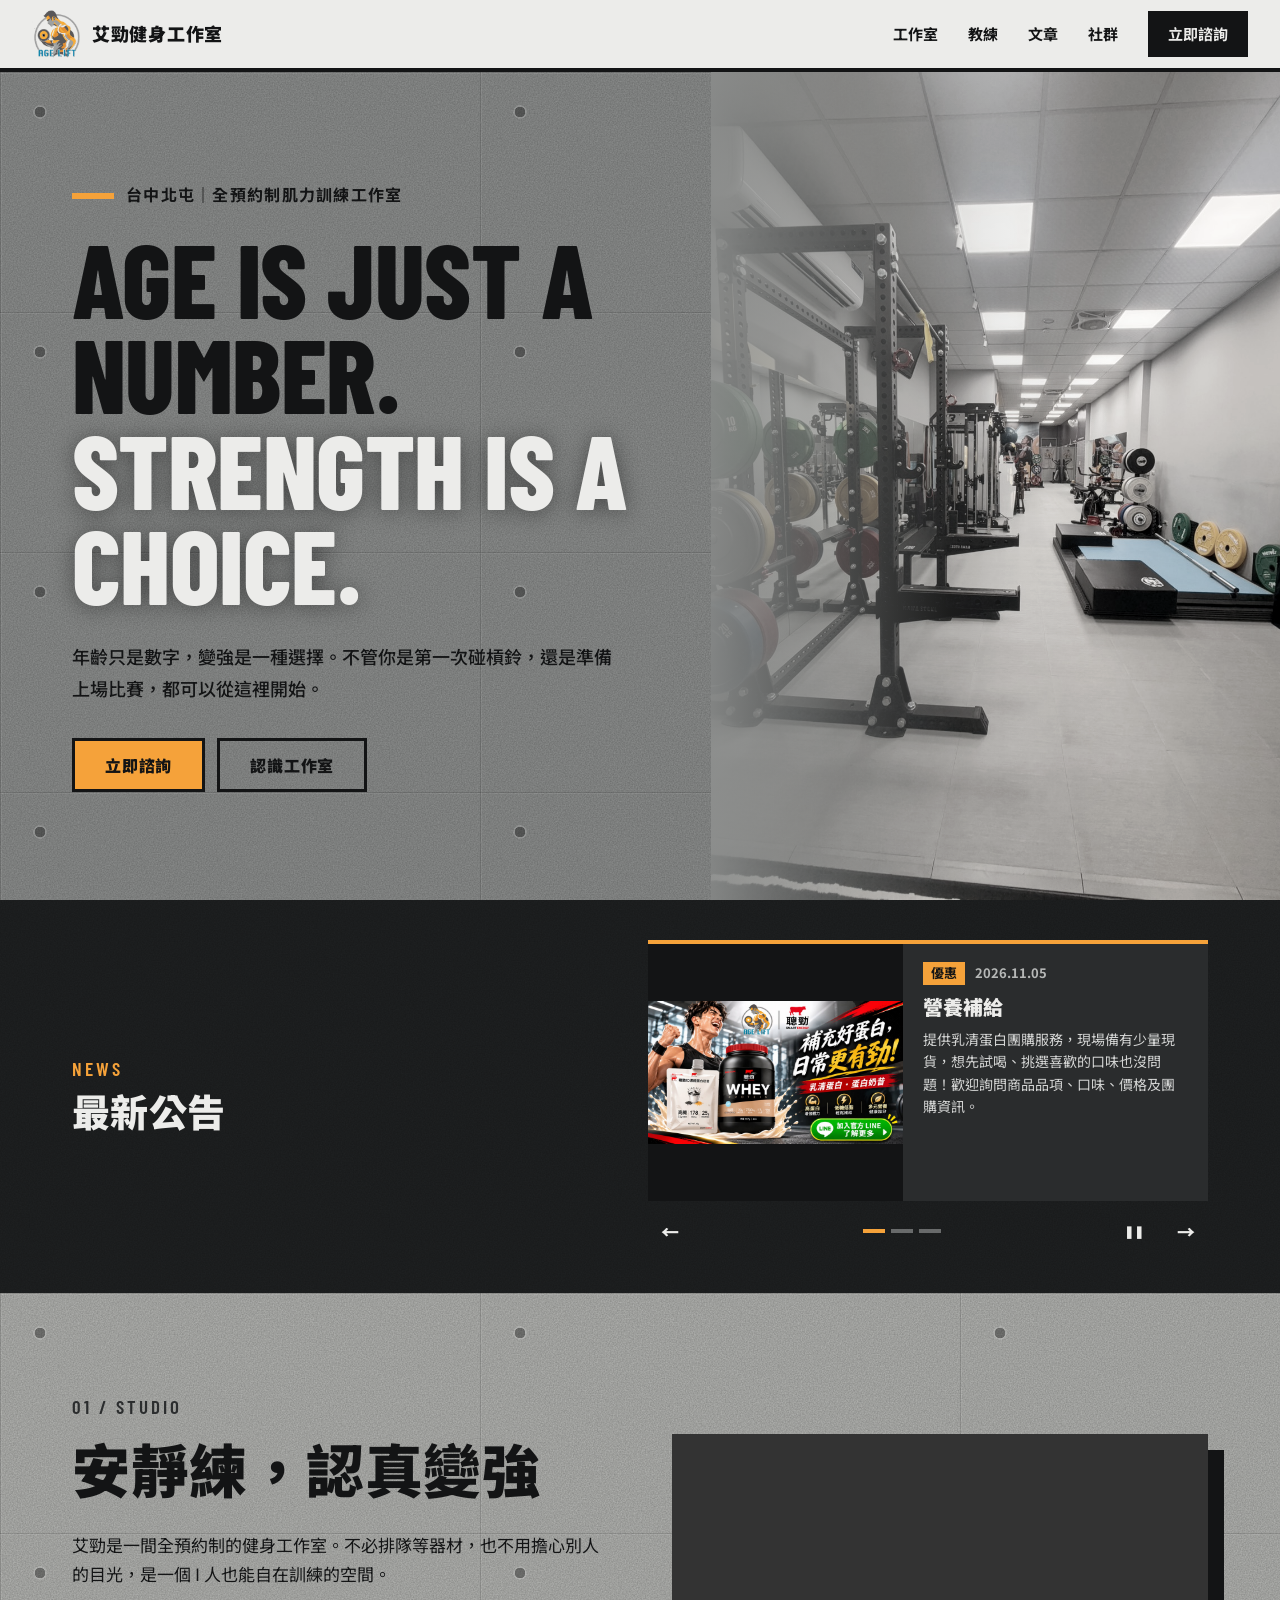
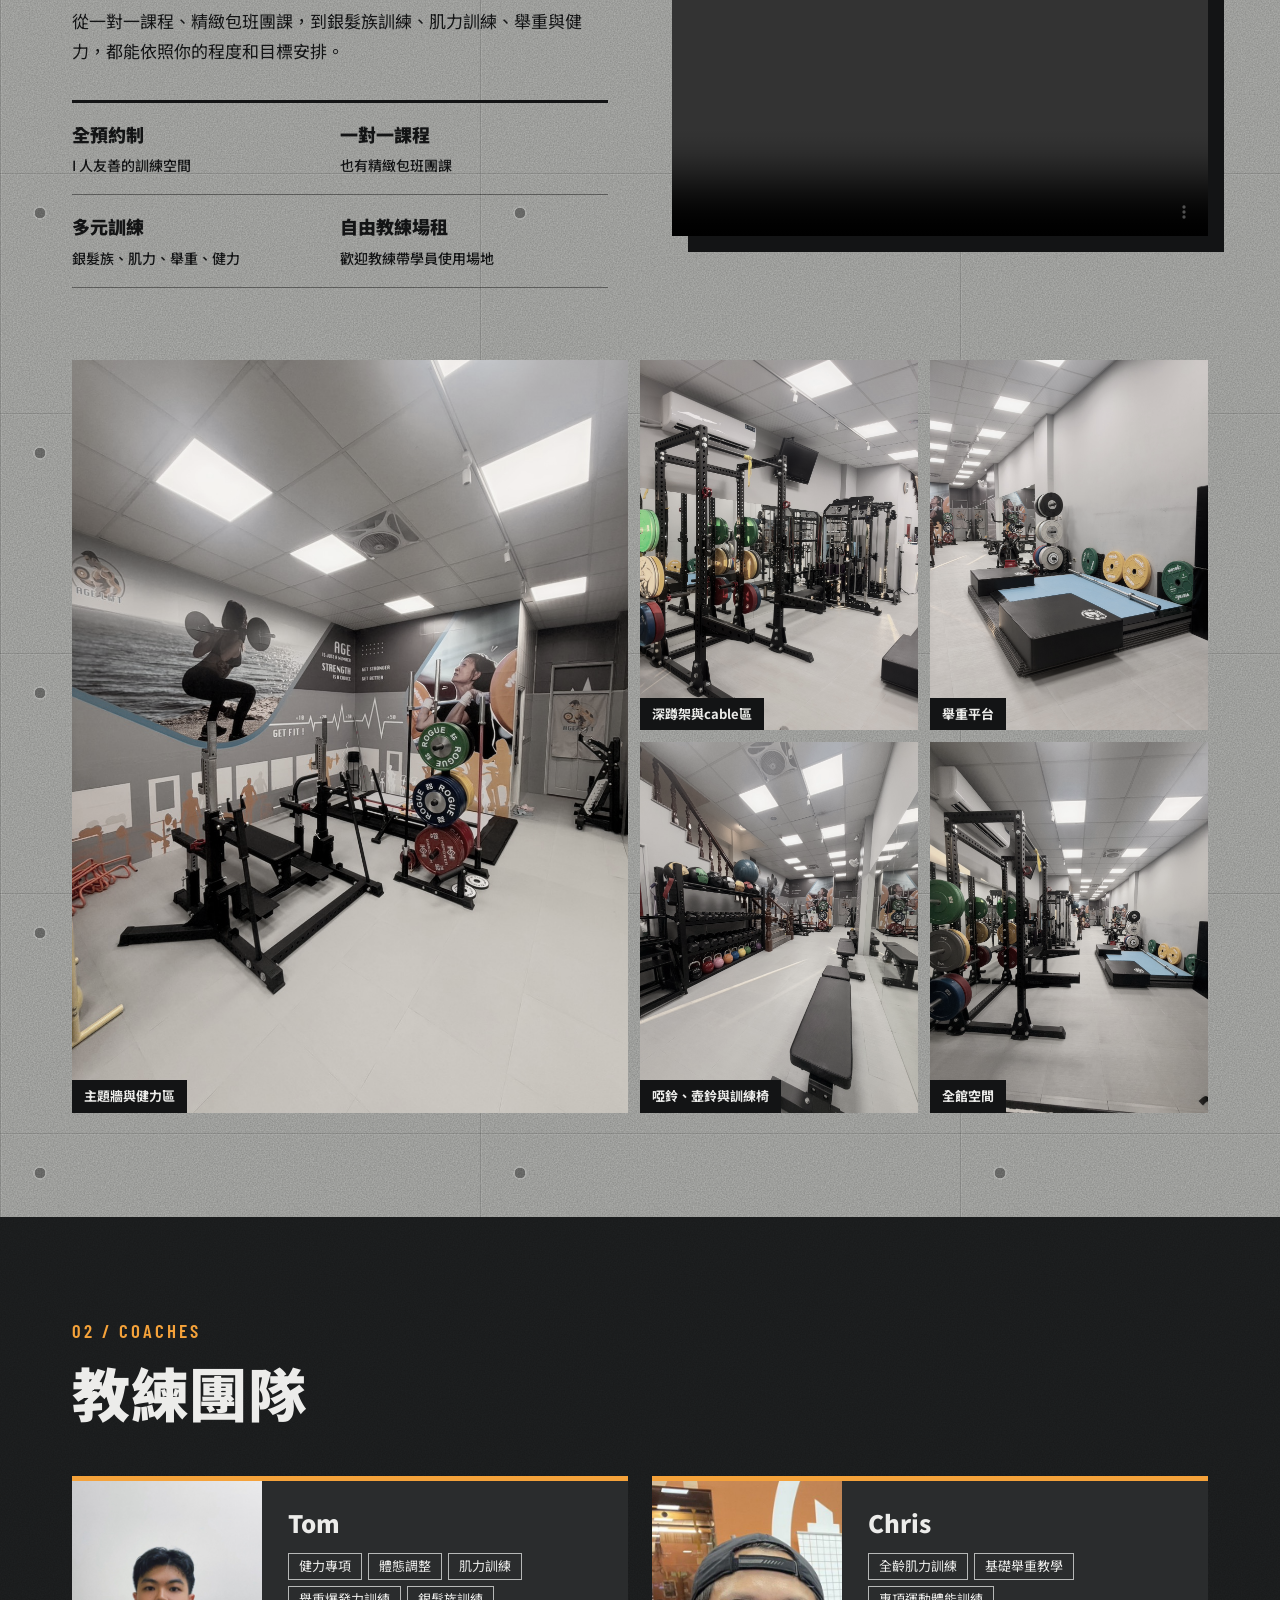
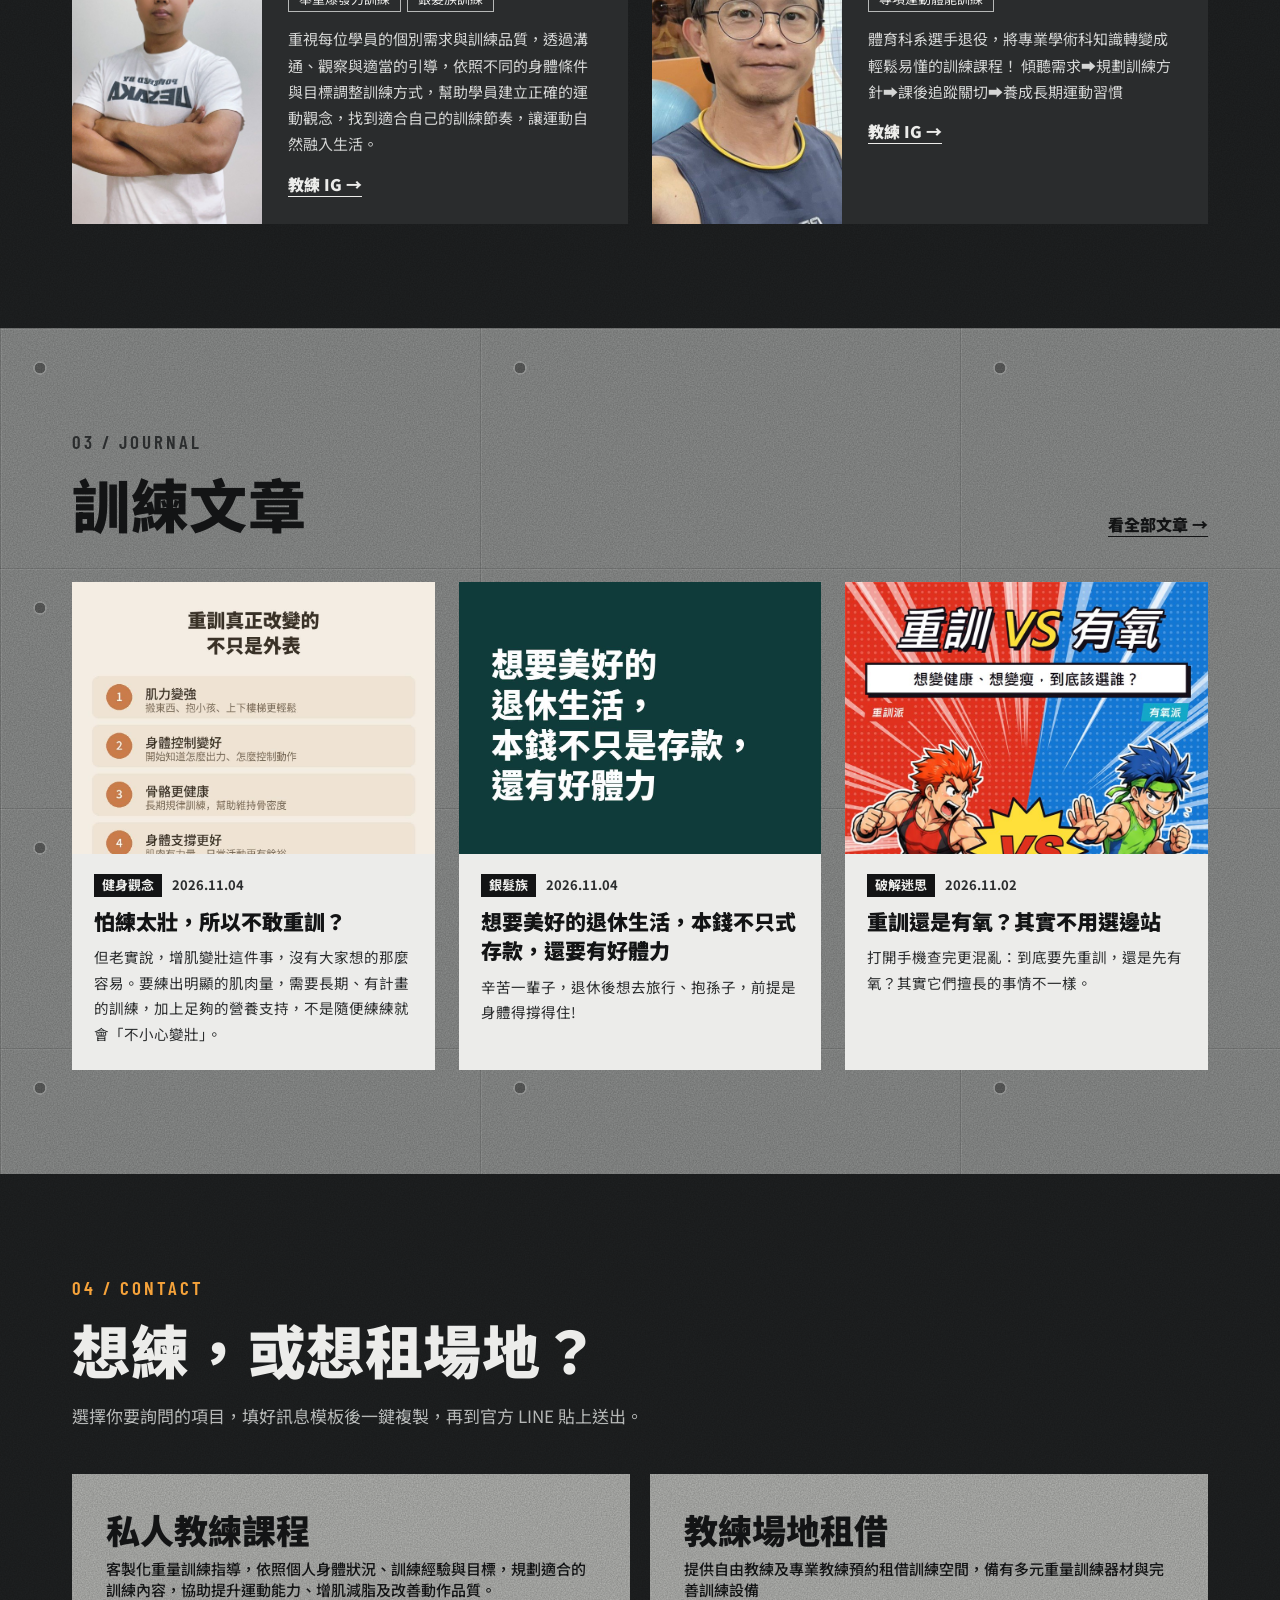
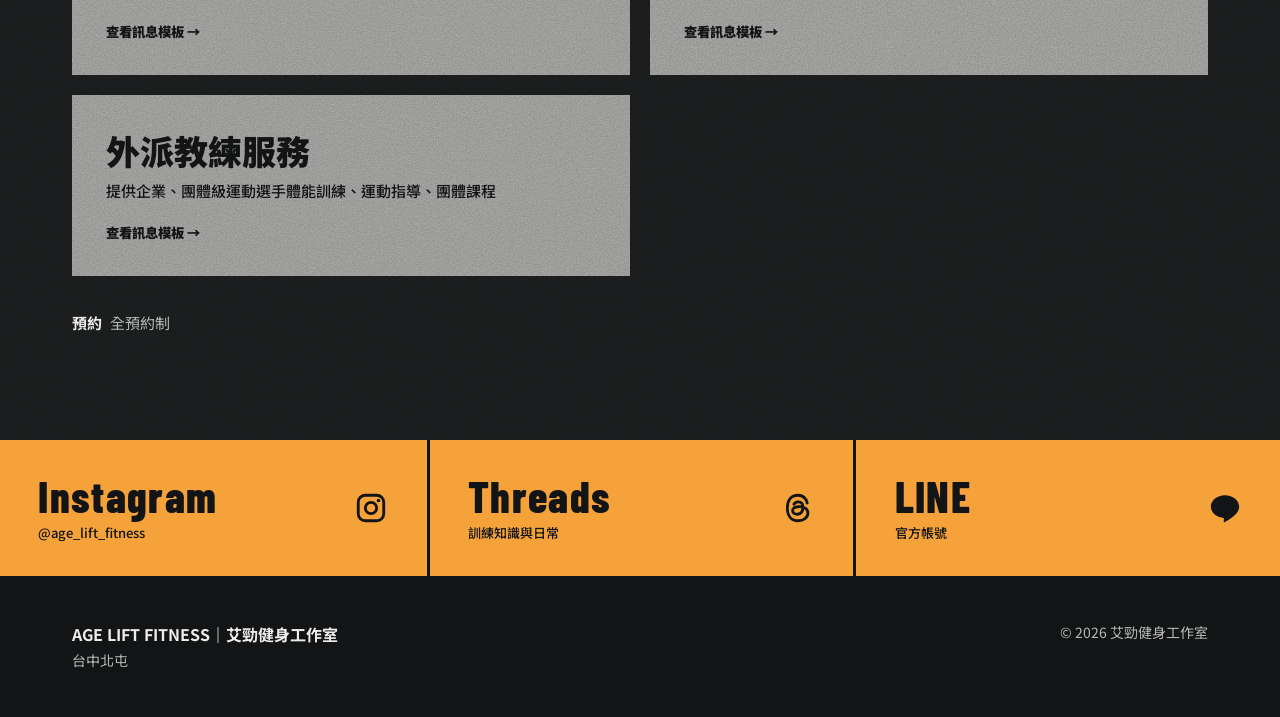
==== commit 876fa402: "Add files via upload" ====
--- a/index.html
+++ b/index.html
@@ -39,7 +39,7 @@
 
   <section id="news" class="section dark news" hidden>
     <div class="wrap news-wrap">
-      <div>
+      <div class="news-head">
         <p class="index">NEWS</p>
         <h2>最新公告</h2>
       </div>
--- a/css/style.css
+++ b/css/style.css
@@ -71,6 +71,44 @@
 .btn-ghost:hover { background: var(--paper); }
 .dark .btn { border-color: var(--paper); color: var(--paper); }
 .dark .btn:hover { box-shadow: 4px 4px 0 var(--paper); }
+
+/* 最新公告 */
+.news.section { padding: 40px 0; }
+.news-wrap { display: grid; grid-template-columns: minmax(0, 1fr) minmax(0, 560px); gap: 40px; align-items: center; }
+.news .index { margin-bottom: 10px; }
+.news h2 { font-size: clamp(26px, 3vw, 38px); }
+.news-track { display: flex; overflow-x: auto; scroll-snap-type: x mandatory; scroll-behavior: smooth; overscroll-behavior-x: contain; scrollbar-width: none; }
+.news-track::-webkit-scrollbar { display: none; }
+.news-slide { flex: 0 0 100%; min-width: 0; display: grid; grid-template-columns: minmax(0, 1fr) minmax(0, 1.2fr); scroll-snap-align: start; scroll-snap-stop: always; background: var(--charcoal-2); border-top: 4px solid var(--orange); }
+.news-slide.no-image { grid-template-columns: minmax(0, 1fr); }
+.news-slide.image-only { grid-template-columns: minmax(0, 1fr); grid-template-rows: auto; align-content: center; background: var(--ink); }
+.news-image { position: relative; display: block; min-height: 160px; background: var(--ink); }
+.image-only .news-image { aspect-ratio: 16 / 9; }
+.news-image img { position: absolute; inset: 0; width: 100%; height: 100%; object-fit: contain; }
+.news-body { display: flex; flex-direction: column; align-items: flex-start; gap: 8px; padding: 18px 20px; }
+.news-body .meta { color: var(--paper-muted); }
+.news-body .meta b { background: var(--orange); color: var(--ink); }
+.news-body h3 { font-size: 20px; font-weight: 900; line-height: 1.35; }
+.news-text { color: #d4d5d4; font-size: 14px; line-height: 1.6; }
+.news-text p + p { margin-top: .5em; }
+.news-body .btn { min-height: 42px; margin-top: auto; padding: 8px 16px; border-width: 2px; font-size: 14px; }
+.news-controls { display: flex; align-items: center; justify-content: space-between; gap: 8px; margin-top: 8px; }
+.news-arrow { width: 44px; height: 44px; flex: none; border: 0; background: none; color: var(--paper); font: 900 18px/1 var(--sans); cursor: pointer; }
+.news-arrow:hover { background: var(--orange); color: var(--ink); }
+.news-toggle { font-size: 12px; }
+.news-dots { display: flex; flex: 1; flex-wrap: wrap; justify-content: center; min-width: 0; }
+.news-dot { width: 28px; height: 44px; padding: 0; border: 0; background: none; cursor: pointer; }
+.news-dot::before { content: ""; display: block; height: 4px; margin: 0 3px; background: var(--paper-muted); opacity: .5; }
+.news-dot[aria-current="true"]::before { background: var(--orange); opacity: 1; }
+
+/* 全部都是廣告圖時滿版：不留邊也不顯示標題（保留給螢幕閱讀器） */
+.news.news-full.section { padding: 0; }
+.news-full .news-wrap { display: block; width: 100%; padding: 0; }
+.news-full .news-head { position: absolute; width: 1px; height: 1px; overflow: hidden; clip-path: inset(50%); }
+.news-full .news-list { width: 100%; margin: 0; }
+.news-full .news-slide { border-top: 0; }
+.news-full .news-image { aspect-ratio: 3 / 1; }
+.news-full .news-controls { margin: 0; padding: 0 16px; }
 
 /* 工作室 */
 .about-grid { display: grid; grid-template-columns: 1fr 1fr; gap: 64px; align-items: start; margin-bottom: 72px; }
@@ -178,6 +216,8 @@
 .load-error { padding: 80px 24px; text-align: center; color: var(--paper); }
 
 @media (max-width: 960px) {
+  .news-wrap { display: block; }
+  .news-list { width: min(560px, 100%); margin-top: 16px; }
   .about-grid { grid-template-columns: 1fr; gap: 44px; }
   .article-list { grid-template-columns: 1fr 1fr; }
 }
@@ -196,6 +236,11 @@
   .hero-photo { min-height: 0; height: 58vw; max-height: 340px; }
   .hero-photo::after { background: linear-gradient(0deg, rgba(141,143,142,.85), transparent 45%); }
   .actions .btn { flex: 1 1 140px; padding-inline: 14px; }
+  .news.section { padding: 32px 0; }
+  .news-slide { grid-template-columns: minmax(0, 1fr); grid-template-rows: auto 1fr; }
+  .news-slide.no-image { grid-template-rows: 1fr; }
+  .news-slide.image-only { grid-template-rows: auto; }
+  .news-image, .news-full .news-image { aspect-ratio: 16 / 9; }
   .gallery { grid-template-columns: 1fr 1fr; }
   .gallery figure:first-child { grid-column: span 2; grid-row: auto; aspect-ratio: 4 / 3; }
   .coach { grid-template-columns: 1fr; }
@@ -216,6 +261,6 @@
   .mobile-bar .mobile-cta { background: var(--orange); color: var(--ink); font-weight: 900; }
 }
 @media (prefers-reduced-motion: reduce) {
-  html { scroll-behavior: auto; }
+  html, .news-track { scroll-behavior: auto; }
   * { transition: none !important; }
 }
